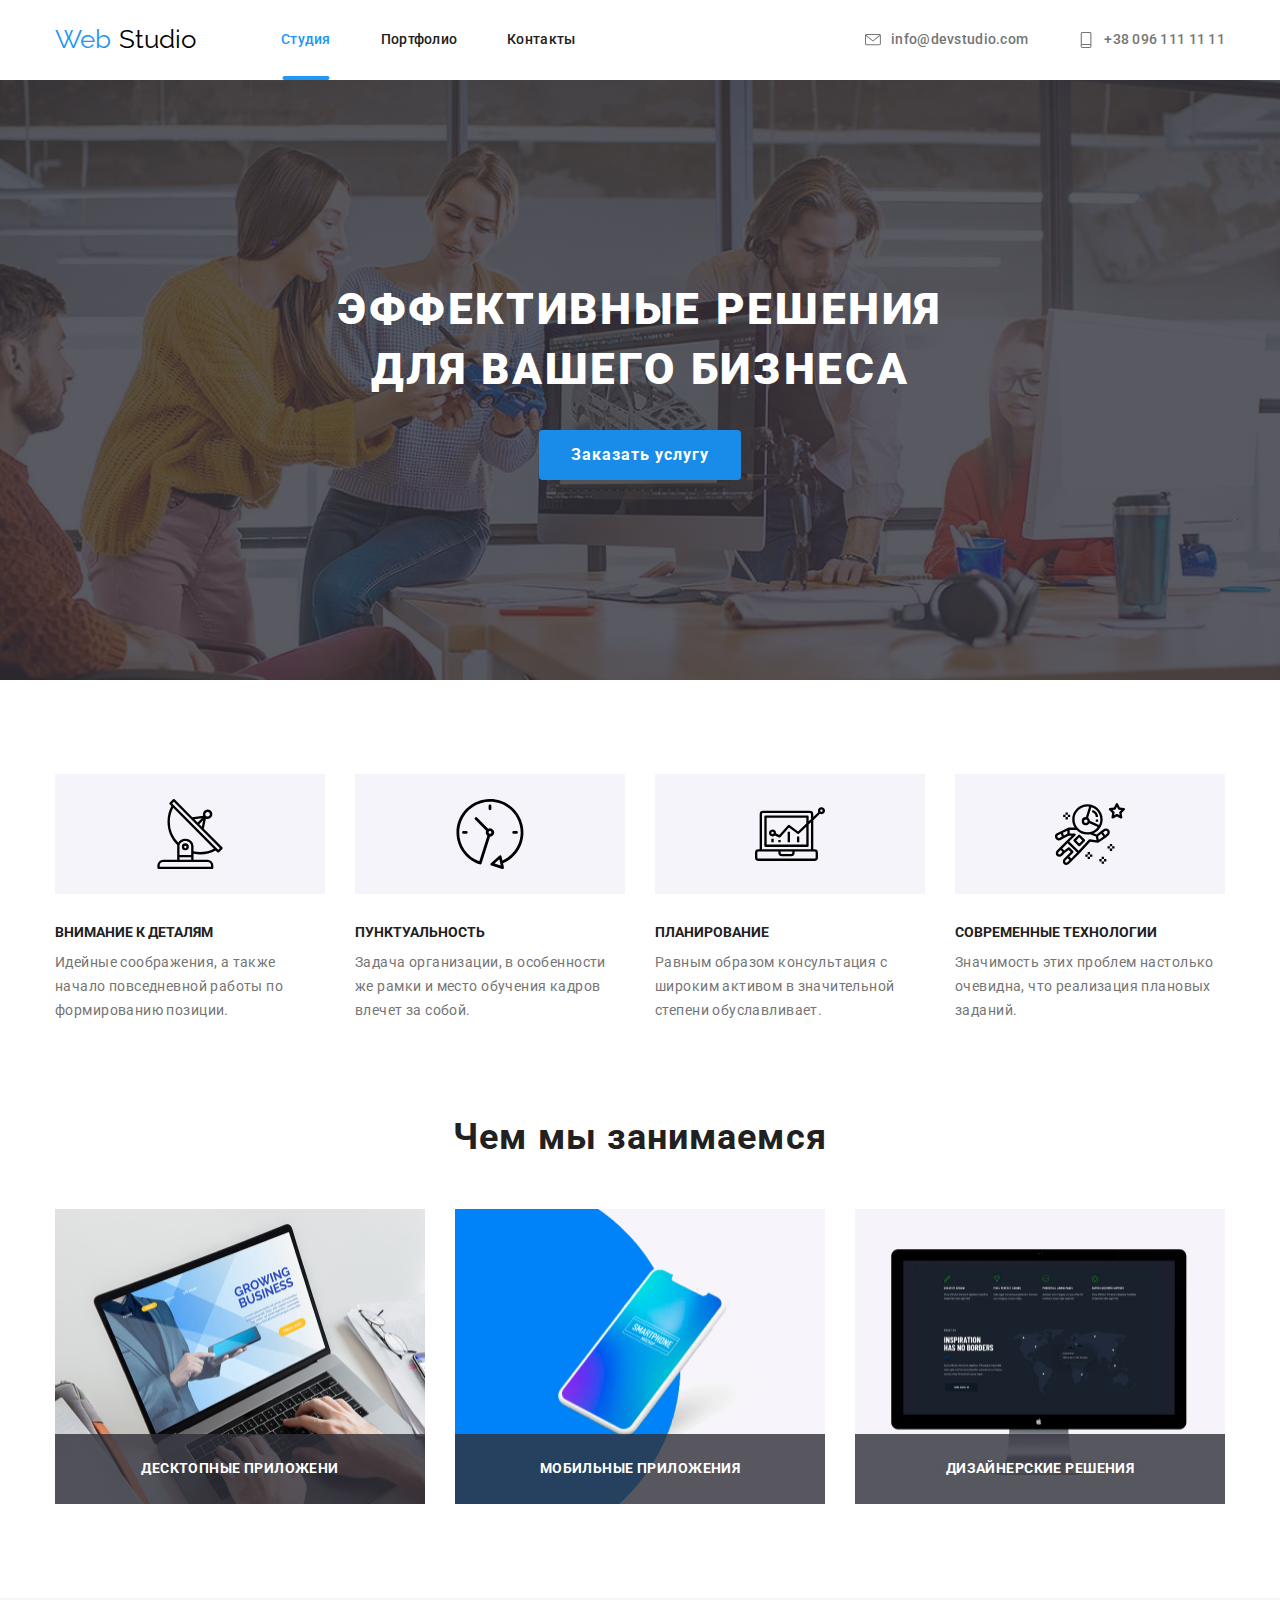
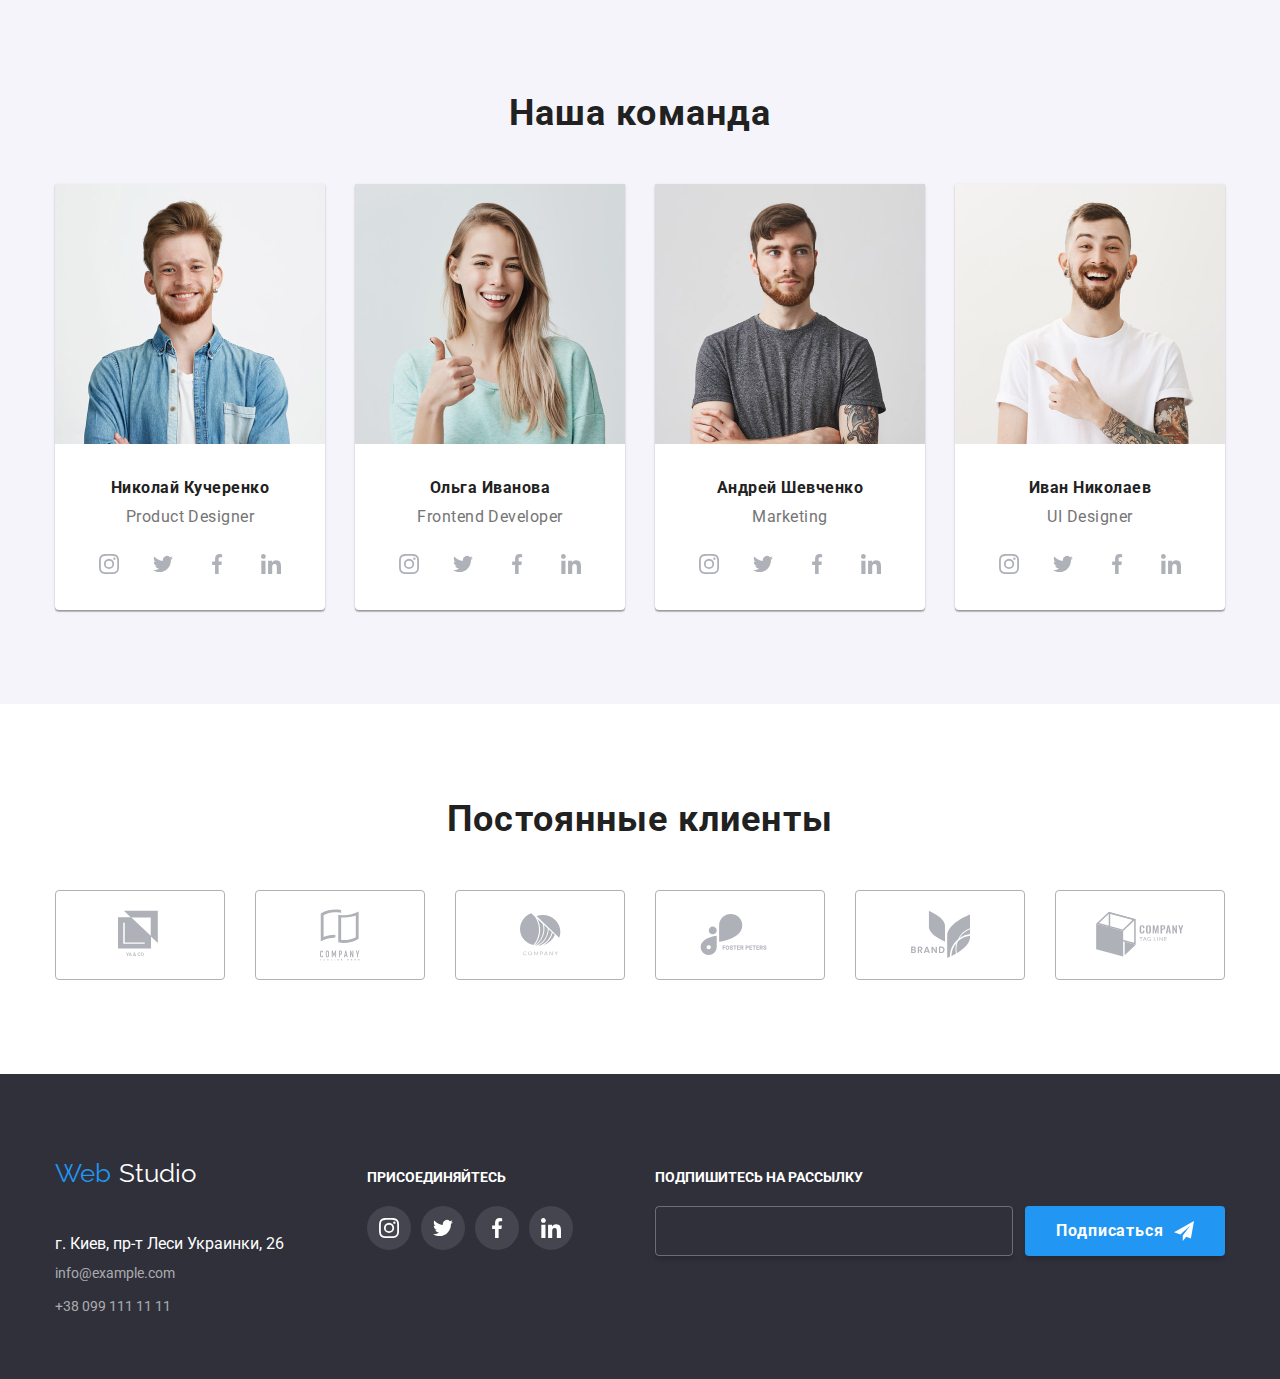
==== index.html @ b8f4e412 "Добавляет верстку Студии" ====
<!DOCTYPE html>
<html lang="ru">
  <head>
    <meta charset="UTF-8" />
    <meta name="viewport" content="width=device-width, initial-scale=1.0" />
    <title>Web Studio</title>
    <link
      href="https://fonts.googleapis.com/css2?family=Raleway:wght@700&family=Roboto:wght@400;500;700&display=swap"
      rel="stylesheet"
    />
    <link rel="stylesheet" href="./css/normalise.css" />
    <link rel="stylesheet" href="./css/styles.css" />
  </head>
  <body>
    <!-- Шапка сайта -->
    <header class="conteiner">
      <div class="header-site-nav">
        <nav class="site-nav">
          <a href="./index.html" class="logo" aria-label="Логотип"
            ><span class="my-logo-1" lang="en">Web</span
            ><span class="my-logo-2" lang="en"> Studio</span></a
          >
          <ul class="header-list">
            <li class="header-list-link">
              <a href="./index.html" class="iten-studio link">Студия</a>
            </li>
            <li class="header-list-link">
              <a href="portfolio.html" class="iten link">Портфолио</a>
            </li>
            <li class="header-list-link">
              <a href="" class="iten link">Контакты</a>
            </li>
          </ul>
        </nav>
      </div>
      <div class="header-feedback">
        <address class="feedback-list">
          <ul class="feedback-list-item">
            <li class="feedback">
              <a href="mailto:info@devstudio.com" class="addrdess-link">
                <svg width="16" height="16" class="address-icon link">
                  <use href="./images/svg/sprite.svg#icon-envelope"></use>
                </svg>
                <span class="feedback-mail">info@devstudio.com</span>
              </a>
            </li>
            <li class="feedback">
              <a href="tel:+380961111111" class="addrdess-link">
                <svg width="16" height="16" class="address-icon link">
                  <use href="./images/svg/sprite.svg#icon-smartphone"></use>
                </svg>
                <span class="feedback-tel">+38 096 111 11 11</span>
              </a>
            </li>
          </ul>
        </address>
      </div>
    </header>
    <main class="main">
      <!-- Секция Герой -->
      <section class="section-hero">
        <div class="hero">
          <h1 class="main-title">
            Эффективные решения <br />
            для вашего бизнеса
          </h1>
          <button class="hero-button">Заказать услугу</button>
        </div>
      </section>
      <!-- О нас -->
      <section class="section">
        <div class="company-skills conteiner">
          <h2 hidden>О нас</h2>
          <ul class="list-skills">
            <li class="skill">
              <div class="icon-block-skill">
                <svg width="70" height="70">
                  <use href="./images/svg/sprite.svg#icon-antenna"></use>
                </svg>
              </div>
              <h3 class="skill-name">Внимание к деталям</h3>
              <p class="skill-text">
                Идейные соображения, а также начало повседневной работы по
                формированию позиции.
              </p>
            </li>
            <li class="skill">
              <div class="icon-block-skill">
                <svg width="70" height="70">
                  <use href="./images/svg/sprite.svg#icon-clock"></use>
                </svg>
              </div>
              <h3 class="skill-name">Пунктуальность</h3>
              <p class="skill-text">
                Задача организации, в особенности же рамки и место обучения
                кадров влечет за собой.
              </p>
            </li>
            <li class="skill">
              <div class="icon-block-skill">
                <svg width="70" height="70">
                  <use href="./images/svg/sprite.svg#icon-planning"></use>
                </svg>
              </div>
              <h3 class="skill-name">Планирование</h3>
              <p class="skill-text">
                Равным образом консультация с широким активом в значительной
                степени обуславливает.
              </p>
            </li>
            <li class="skill icon">
              <div class="icon-block-skill">
                <svg width="70" height="70">
                  <use href="./images/svg/sprite.svg#icon-astronaut"></use>
                </svg>
              </div>
              <h3 class="skill-name">Современные технологии</h3>
              <p class="skill-text">
                Значимость этих проблем настолько очевидна, что реализация
                плановых заданий.
              </p>
            </li>
          </ul>
        </div>
      </section>
      <!-- Чем мы занимаемся -->
      <section class="section-lessons">
        <div class="lessons conteiner">
          <h2 class="minor-title">Чем мы занимаемся</h2>
          <ul class="lesson-list">
            <li class="lessons-list-link">
              <img
                src="./images/work/work_1.jpg"
                alt="Разработчик"
                class="lessons-img"
                width="370"
                height="295"
              />
              <h3 class="lessons-name">Десктопные приложени</h3>
            </li>
            <li class="lessons-list-link">
              <img
                src="./images/work/work_2.jpg"
                alt="Мобильный телефон"
                class="lessons-img"
                width="370"
                height="295"
              />
              <h3 class="lessons-name">Мобильные приложения</h3>
            </li>
            <li class="lessons-list-link">
              <img
                src="./images/work/work_3.jpg"
                alt="Компьютер с приложением"
                class="lessons-img"
                width="370"
                height="295"
              />
              <h3 class="lessons-name">Дизайнерские решения</h3>
            </li>
          </ul>
        </div>
      </section>
      <!-- Наша команда -->
      <section class="our-team section">
        <h2 class="minor-title">Наша команда</h2>
        <div class="team-list conteiner">
          <ul class="team-list-link">
            <!-- Николай Кучеренко -->
            <li class="team">
              <img
                src="./images/team/team_1.jpg"
                alt="Дизайнер продукта"
                width="270"
                height="260"
                class="team-foto"
              />
              <h3 class="team-name">Николай Кучеренко</h3>
              <p class="team-profession" lang="en">Product Designer</p>
              <ul class="team-social-links">
                <li class="social-links">
                  <a
                    href=""
                    aria-label="Иконка инстаграмма"
                    class="social-link link"
                  >
                    <svg width="20" height="20" class="social link">
                      <use href="./images/svg/sprite.svg#icon-instagram"></use>
                    </svg>
                  </a>
                </li>
                <li class="social-links">
                  <a href="" aria-label="Иконка твиттера" class="social-link">
                    <svg width="20" height="20" class="social link">
                      <use href="./images/svg/sprite.svg#icon-twitter"></use>
                    </svg>
                  </a>
                </li>
                <li class="social-links">
                  <a href="" aria-label="Иконка фейсбука" class="social-link">
                    <svg width="20" height="20" class="social link">
                      <use href="./images/svg/sprite.svg#icon-facebook"></use>
                    </svg>
                  </a>
                </li>
                <li class="social-links">
                  <a href="" aria-label="Иконка ликедина" class="social-link">
                    <svg width="20" height="20" class="social link">
                      <use href="./images/svg/sprite.svg#icon-linkedin"></use>
                    </svg>
                  </a>
                </li>
              </ul>
            </li>
            <!-- Ольга Иванова -->
            <li class="team">
              <img
                src="./images/team/team_2.jpg"
                alt="Фронтенд Разработчик"
                width="270"
                height="260"
                class="team-foto"
              />
              <h3 class="team-name">Ольга Иванова</h3>
              <p class="team-profession" lang="en">Frontend Developer</p>
              <ul class="team-social-links">
                <li class="social-links">
                  <a
                    href=""
                    aria-label="Иконка инстаграмма"
                    class="social-link link"
                  >
                    <svg width="20" height="20" class="social link">
                      <use href="./images/svg/sprite.svg#icon-instagram"></use>
                    </svg>
                  </a>
                </li>
                <li class="social-links">
                  <a href="" aria-label="Иконка твиттера" class="social-link">
                    <svg width="20" height="20" class="social link">
                      <use href="./images/svg/sprite.svg#icon-twitter"></use>
                    </svg>
                  </a>
                </li>
                <li class="social-links">
                  <a href="" aria-label="Иконка фейсбука" class="social-link">
                    <svg width="20" height="20" class="social link">
                      <use href="./images/svg/sprite.svg#icon-facebook"></use>
                    </svg>
                  </a>
                </li>
                <li class="social-links">
                  <a href="" aria-label="Иконка ликедина" class="social-link">
                    <svg width="20" height="20" class="social link">
                      <use href="./images/svg/sprite.svg#icon-linkedin"></use>
                    </svg>
                  </a>
                </li>
              </ul>
            </li>
            <!-- Андрей Шевченко -->
            <li class="team">
              <img
                src="./images/team/team_3.jpg"
                alt="Маркетолог"
                width="270"
                height="260"
                class="team-foto"
              />
              <h3 class="team-name">Андрей Шевченко</h3>
              <p class="team-profession" lang="en">Marketing</p>
              <ul class="team-social-links">
                <li class="social-links">
                  <a
                    href=""
                    aria-label="Иконка инстаграмма"
                    class="social-link link"
                  >
                    <svg width="20" height="20" class="social link">
                      <use href="./images/svg/sprite.svg#icon-instagram"></use>
                    </svg>
                  </a>
                </li>
                <li class="social-links">
                  <a href="" aria-label="Иконка твиттера" class="social-link">
                    <svg width="20" height="20" class="social link">
                      <use href="./images/svg/sprite.svg#icon-twitter"></use>
                    </svg>
                  </a>
                </li>
                <li class="social-links">
                  <a href="" aria-label="Иконка фейсбука" class="social-link">
                    <svg width="20" height="20" class="social link">
                      <use href="./images/svg/sprite.svg#icon-facebook"></use>
                    </svg>
                  </a>
                </li>
                <li class="social-links">
                  <a href="" aria-label="Иконка ликедина" class="social-link">
                    <svg width="20" height="20" class="social link">
                      <use href="./images/svg/sprite.svg#icon-linkedin"></use>
                    </svg>
                  </a>
                </li>
              </ul>
            </li>
            <!-- Иван Николаев -->
            <li class="team">
              <img
                src="./images/team/team_4.jpg"
                alt="Разработчик пользовательского интерфейса"
                width="270"
                height="260"
                class="team-foto"
              />
              <h3 class="team-name">Иван Николаев</h3>
              <p class="team-profession" lang="en">UI Designer</p>
              <ul class="team-social-links">
                <li class="social-links">
                  <a
                    href=""
                    aria-label="Иконка инстаграмма"
                    class="social-link link"
                  >
                    <svg width="20" height="20" class="social link">
                      <use href="./images/svg/sprite.svg#icon-instagram"></use>
                    </svg>
                  </a>
                </li>
                <li class="social-links">
                  <a href="" aria-label="Иконка твиттера" class="social-link">
                    <svg width="20" height="20" class="social link">
                      <use href="./images/svg/sprite.svg#icon-twitter"></use>
                    </svg>
                  </a>
                </li>
                <li class="social-links">
                  <a href="" aria-label="Иконка фейсбука" class="social-link">
                    <svg width="20" height="20" class="social link">
                      <use href="./images/svg/sprite.svg#icon-facebook"></use>
                    </svg>
                  </a>
                </li>
                <li class="social-links">
                  <a href="" aria-label="Иконка ликедина" class="social-link">
                    <svg width="20" height="20" class="social link">
                      <use href="./images/svg/sprite.svg#icon-linkedin"></use>
                    </svg>
                  </a>
                </li>
              </ul>
            </li>
          </ul>
        </div>
      </section>
      <!-- Постоянные клиенты -->
      <section class="section">
        <div class="company-users conteiner">
          <h2 class="minor-title">Постоянные клиенты</h2>
          <ul class="company-users-link">
            <li class="user-iten">
              <a href="#" class="link-user-logo link">
                <svg width="44" height="50" class="logo-clients">
                  <use href="./images/svg/sprite.svg#icon-logo_1"></use>
                </svg>
              </a>
            </li>
            <li class="user-iten">
              <a href="#" class="link-user-logo link">
                <svg width="40" height="52" class="logo-clients">
                  <use href="./images/svg/sprite.svg#icon-logo_2"></use>
                </svg>
              </a>
            </li>
            <li class="user-iten">
              <a href="#" class="link-user-logo link">
                <svg width="41" height="43" class="logo-clients">
                  <use href="./images/svg/sprite.svg#icon-logo_3"></use>
                </svg>
              </a>
            </li>
            <li class="user-iten">
              <a href="#" class="link-user-logo link">
                <svg width="80" height="42" class="logo-clients">
                  <use href="./images/svg/sprite.svg#icon-logo_4"></use>
                </svg>
              </a>
            </li>
            <li class="user-iten">
              <a href="#" class="link-user-logo link">
                <svg width="59" height="47" class="logo-clients">
                  <use href="./images/svg/sprite.svg#icon-logo_5"></use>
                </svg>
              </a>
            </li>
            <li class="user-iten">
              <a href="#" class="link-user-logo link">
                <svg width="88" height="45" class="logo-clients icon">
                  <use href="./images/svg/sprite.svg#icon-logo_6"></use>
                </svg>
              </a>
            </li>
          </ul>
        </div>
      </section>
    </main>
    <!-- Футер -->
    <footer class="footer">
      <div class="wrapper-footer conteiner">
        <div class="footer-nav">
          <nav class="logo-footer">
            <a href="./index.html" class="logo" aria-label="Логотип"
              ><span class="my-logo-1" lang="en">Web</span
              ><span class="my-logo-3" lang="en"> Studio</span></a
            >
          </nav>
          <address class="footer-address">
            <ul class="footer-address-links">
              <li class="footer-address-iten">
                <a
                  href="https://goo.gl/maps/bBCask6HfLS4FY2t6"
                  class="link-map link"
                  target="blank"
                  >г. Киев, пр-т Леси Украинки, 26</a
                >
              </li>
              <li class="footer-address-iten">
                <a href="mailto:info@example.com" class="link-feedback link"
                  >info@example.com</a
                >
              </li>
              <li class="footer-address-iten">
                <a href="tel:+380991111111" class="link-feedback link"
                  >+38 099 111 11 11</a
                >
              </li>
            </ul>
          </address>
        </div>
        <div class="footer-social-links">
          <b class="join">присоединяйтесь</b>
          <ul class="social-list-link">
            <li class="social-links">
              <a
                href=""
                aria-label="Иконка инстаграмма"
                class="social-link link"
              >
                <svg width="20" height="20" class="social-footer link">
                  <use href="./images/svg/sprite.svg#icon-instagram"></use>
                </svg>
              </a>
            </li>
            <li class="social-links">
              <a href="" aria-label="Иконка твиттера" class="social-link">
                <svg width="20" height="20" class="social-footer link">
                  <use href="./images/svg/sprite.svg#icon-twitter"></use>
                </svg>
              </a>
            </li>
            <li class="social-links">
              <a href="" aria-label="Иконка фейсбука" class="social-link">
                <svg width="20" height="20" class="social-footer link">
                  <use href="./images/svg/sprite.svg#icon-facebook"></use>
                </svg>
              </a>
            </li>
            <li class="social-links">
              <a href="" aria-label="Иконка ликедина" class="social-link">
                <svg width="20" height="20" class="social-footer link">
                  <use href="./images/svg/sprite.svg#icon-linkedin"></use>
                </svg>
              </a>
            </li>
          </ul>
        </div>
        <div>
          <b class="join">Подпишитесь на рассылку</b>
          <div class="subcribe">
            <form class="forma-submit" action="#"></form>
            <button type="button" class="footer-button">
              <b class="label">Подписаться</b>
              <svg width="20" height="20" class="icon-submit">
                <use href="./images/svg/sprite.svg#icon-submit"></use>
              </svg>
            </button>
          </div>
        </div>
      </div>
    </footer>
  </body>
</html>
---- css/styles.css ----
/*======= Глобальный border-box ======*/
html {
  box-sizing: border-box;
}

*,
*::before,
*::after {
  margin: 0;
  padding: 0;
  box-sizing: inherit;
}

/*======= Обращение ко всей странице ======*/

* {
  text-decoration: none;
  list-style: none;
  font-family: Roboto;
  color: #212121;
}

a {
  display: block;
  text-decoration: none;
}

address {
  font-style: normal;
}

ul {
  list-style-type: none;
  padding: 0;
  margin: 0;
}

img {
  display: inline-block;
}

.link {
  text-decoration: none;
  display: block;
}

.section {
  padding-top: 94px;
  padding-bottom: 94px;
  padding-left: 15px;
  padding-right: 15px;
}

.conteiner {
  max-width: 1200px;
  padding-left: 15px;
  padding-right: 15px;
  margin-left: auto;
  margin-right: auto;
}

.minor-title {
  font-weight: bold;
  font-size: 36px;
  line-height: 1.17;
  text-align: center;
  letter-spacing: 0.03em;
}

/*====== Все ховеры и фокусы =======*/

.iten:focus,
.iten:hover {
  color: #2196f3;
}

/*====== Логотип ======*/

.my-logo-1 {
  flex-wrap: nowrap;
  margin-right: 8px;
  font-family: Raleway;
  font-size: 26px;
  line-height: 1.19;
  color: #2196f3;
}

.my-logo-2 {
  flex-wrap: nowrap;
  font-family: Raleway;
  font-size: 26px;
  line-height: 1.19;
  color: #000000;
}

.my-logo-3 {
  flex-wrap: nowrap;
  font-family: Raleway;
  font-size: 26px;
  line-height: 1.19;
  color: #ffffff;
}

/*====== Шапка ======*/

.logo {
  display: flex;
  margin-right: 85px;
  padding-top: 24px;
  padding-bottom: 25px;
}

.iten-studio,
.iten,
.iten-portfolio {
  position: relative;

  font-weight: 500;
  font-size: 14px;
  line-height: 1.14;
  letter-spacing: 0.02em;

  transition: 250ms cubic-bezier(0.4, 0, 0.2, 1);
}

.header-list,
.iten-studio,
.iten-portfolio {
  color: #2196f3;
}

.iten-studio::before {
  content: "";
  position: absolute;
  display: inline-block;

  left: 50%;
  bottom: 0;

  width: 47px;
  height: 4px;
  transform: translate(-50%);

  background-color: #2196f3;
  border-radius: 2px;
}

.feedback-tel,
.feedback-mail {
  font-weight: 500;
  font-size: 14px;
  line-height: 1.14;
  letter-spacing: 0.02em;

  font-style: normal;
  text-decoration: none;
  color: #757575;

  transition: 250ms cubic-bezier(0.4, 0, 0.2, 1);
}

header {
  display: flex;
  flex-wrap: nowrap;
  align-items: center;
  justify-content: space-between;
}

.site-nav {
  display: flex;
  flex-wrap: nowrap;
  align-items: center;
}

.header-list {
  display: flex;
}

.header-list-link:not(:last-child) {
  margin-right: 50px;
}

/*Обратная связь*/

.feedback-list-item {
  display: flex;
  flex-wrap: wrap;
}

.feedback:not(:last-child) {
  margin-right: 50px;
}

header a {
  display: block;
  padding-top: 32px;
  padding-bottom: 32px;
}
.addrdess-link {
  display: flex;
  justify-content: center;
  align-items: center;

  transition: 250ms cubic-bezier(0.4, 0, 0.2, 1);
}

/* Иконка хедера */

.address-icon {
  margin-right: 10px;
  fill: #757575;

  transition: 250ms cubic-bezier(0.4, 0, 0.2, 1);
}

.addrdess-link:hover .address-icon,
.addrdess-link:focus .address-icon {
  fill: #2196f3;
}
.addrdess-link:hover .feedback-tel,
.addrdess-link:hover .feedback-mail,
.addrdess-link:focus .feedback-tel,
.addrdess-link:focus .feedback-mail {
  color: #2196f3;
}

/*===== Герой =====*/

.hero {
  text-align: center;
}

.section-hero {
  margin-left: auto;
  margin-right: auto;
  max-width: 1600px;
  height: 600px;
  padding-top: 200px;
  padding-bottom: 200px;

  background-image: linear-gradient(
      to right,
      rgba(47, 48, 58, 0.8),
      rgba(47, 48, 58, 0.8)
    ),
    url("../images/hero/Hero_img.jpg");
  background-repeat: no-repeat;
  background-position: center;
}

/* Кнопка */

.hero-button {
  border: 1px solid transparent;
  border-radius: 4px;
  padding-top: 9px;
  padding-right: 31px;
  padding-bottom: 9px;
  padding-left: 31px;
  cursor: pointer;

  background: #188ce8;
  color: #ffffff;

  font-weight: bold;
  font-size: 16px;
  line-height: 1.9;
  letter-spacing: 0.06em;
}

/* Заглавие */

.main-title {
  text-align: center;
  margin-bottom: 30px;

  font-weight: 900;
  font-size: 44px;
  line-height: 1.36;
  text-transform: uppercase;
  color: #ffffff;
  letter-spacing: 0.06em;
}

/*====== О Нас ======*/

.list-skills {
  display: flex;
}

.icon-block-skill {
  display: flex;
  align-items: center;
  justify-content: center;
  width: 270px;
  height: 120px;
  box-sizing: border-box;
  margin-bottom: 30px;

  background-color: #f5f4fa;
}

.skill:not(:last-child) {
  margin-right: 30px;
}

.skill-name {
  margin-bottom: 10px;

  font-size: 14px;
  line-height: 1.19;
  text-transform: uppercase;
  font-weight: bold;
}
.skill-text {
  font-size: 14px;
  line-height: 1.71;
  letter-spacing: 0.03em;

  color: #757575;
}

/*========= Чем мы занимаемся ========*/

.section-lessons {
  text-align: center;
  padding-bottom: 94px;
  padding-left: 15px;
  padding-right: 15px;
}

.lesson-list {
  display: flex;
}

.lesson-list li:not(:last-child) {
  margin-right: 30px;
}

.minor-title {
  margin-bottom: 50px;

  font-size: 36px;
  line-height: 1.17;
}

.lessons-list-link {
  position: relative;
  height: 295px;
}

.lessons-name {
  position: absolute;
  display: flex;
  justify-content: center;
  align-items: center;

  left: 0;
  bottom: 0;

  width: 370px;
  height: 70px;
  background-color: rgba(47, 48, 58, 0.8);

  font-size: 14px;
  line-height: 1.14;
  letter-spacing: 0.03em;
  text-transform: uppercase;
  font-weight: bold;
  color: #ffffff;
}

/*======= Наша команда =======*/

.team {
  box-shadow: 0px 2px 1px rgba(0, 0, 0, 0.2), 0px 1px 1px rgba(0, 0, 0, 0.14),
    0px 1px 3px rgba(0, 0, 0, 0.12);
  border-radius: 0px 0px 4px 4px;
  background-color: #ffffff;
}

.team-list-link {
  display: flex;
  justify-content: space-between;
}

.our-team {
  text-align: center;
  background: #f5f4fa;
}

.team-foto {
  margin-bottom: 30px;
}

.team-name {
  margin-bottom: 10px;

  font-size: 16px;
  line-height: 1.19;
  letter-spacing: 0.03em;
}

.team-profession {
  margin-bottom: 16px;

  font-size: 16px;
  line-height: 1.19;
  letter-spacing: 0.03em;
  color: #757575;
}

/* Социальные сети */

.team-social-links {
  display: flex;
  justify-content: center;
  padding-bottom: 24px;
}

.social-link {
  display: flex;
  justify-content: center;
  align-items: center;
  width: 44px;
  height: 44px;
  border-radius: 50%;

  transition: 250ms cubic-bezier(0.4, 0, 0.2, 1);
}

.social {
  fill: #afb1b8;

  transition: 250ms cubic-bezier(0.4, 0, 0.2, 1);
}

.social-link:hover,
.social-link:focus {
  background-color: #2196f3;
}

.social-link:hover .social,
.social-link:focus .social {
  fill: #ffffff;
}

.social-links:not(:last-child) {
  margin-right: 10px;
}

/*========= Постоянные клиенты ==========*/

.company-users-link {
  display: flex;
  justify-content: space-between;
}

.link-user-logo {
  display: flex;
  justify-content: center;
  align-items: center;

  min-width: 170px;
  min-height: 90px;
  cursor: pointer;

  border: 1px solid #afb1b8;
  box-sizing: border-box;
  border-radius: 4px;

  transition: 250ms cubic-bezier(0.4, 0, 0.2, 1);
}

.logo-clients {
  fill: #afb1b8;

  transition: 250ms cubic-bezier(0.4, 0, 0.2, 1);
}

.link-user-logo:hover,
.link-user-logo:focus {
  border: 1px solid #2196f3;
}
.link-user-logo:hover .logo-clients,
.link-user-logo:focus .logo-clients {
  fill: #2196f3;
}

/*=========== Футер ============*/

.footer {
  background: #2f303a;
}

.wrapper-footer {
  display: flex;
  align-items: baseline;
  justify-content: space-between;

  padding-top: 60px;
  padding-bottom: 60px;
}

.logo-footer {
  margin-bottom: 20px;
}

.footer-address-links li:not(:last-child) {
  margin-bottom: 9px;
}

.link-map {
  font-style: normal;
  cursor: pointer;

  color: #ffffff;
}

.link-feedback {
  font-size: 14px;
  line-height: 1.71;
  font-style: normal;
  cursor: pointer;

  color: rgba(255, 255, 255, 0.6);
}

.join {
  display: block;
  margin-bottom: 20px;
  text-transform: uppercase;
  font-size: 14px;
  line-height: 1.14;

  color: #ffffff;
}

/* Иконки футера */

.social-list-link {
  display: flex;
  justify-content: center;
  align-items: center;
}

.social-footer {
  fill: #ffffff;
}

.social-link {
  border-radius: 50%;
  background-color: rgba(255, 255, 255, 0.1);
}
/* Подписка */

.subcribe {
  display: flex;
  justify-content: center;
  align-items: center;
}

.forma-submit {
  margin-right: 12px;
  width: 358px;
  height: 50px;

  border: 1px solid rgba(255, 255, 255, 0.3);
  box-sizing: border-box;
  box-shadow: 0px 4px 4px rgba(0, 0, 0, 0.15);
  border-radius: 4px;
}

.footer-button {
  display: flex;
  justify-content: center;
  align-items: center;
}

.label {
  margin-right: 10px;
  font-size: 16px;
  line-height: 30px;
  font-size: 16px;
  line-height: 1.88;
  letter-spacing: 0.06em;

  color: #ffffff;
}

.footer-button {
  padding: 0;
  border: none;
  width: 200px;
  height: 50px;

  background: #2196f3;
  box-shadow: 0px 4px 4px rgba(0, 0, 0, 0.15);
  border-radius: 4px;
}

/* Кнопка регистрации */

.icon-submit {
  fill: #ffffff;
}

/*===== Портфолио Меню ======*/

/* .portfolio {
  border-bottom: 1px solid #ececec;
} */

.portfolio {
  position: relative;
}

.portfolio::before {
  content: "";
  position: absolute;
  display: inline-block;

  left: 0;
  bottom: 0;

  width: 100%;
  height: 1px;
  background-color: #ececec;
}

.iten-portfolio {
  position: relative;
}

.iten-portfolio::before {
  content: "";
  position: absolute;
  display: inline-block;

  left: 50%;
  bottom: 0;
  transform: translate(-50%);

  width: 77px;
  height: 4px;

  background-color: #2196f3;
  border-radius: 2px;
}

.main-menu {
  margin-bottom: 50px;
}

.menu-link {
  font-weight: 500;
  font-size: 16px;
  line-height: 1.63;
}

.main-menu-list li:not(:last-child) {
  margin-right: 8px;
}

.main-menu-list {
  display: flex;
  justify-content: center;
}

.button-link {
  display: inline-block;

  padding-top: 6px;
  padding-right: 22px;
  padding-bottom: 6px;
  padding-left: 22px;
  cursor: pointer;

  border: 1px solid transparent;
  font-weight: 500;
  font-size: 16px;
  line-height: 1.63;
  letter-spacing: 0.03em;
  text-align: center;

  background: #f5f4fa;
  border-radius: 4px;

  transition: 250ms cubic-bezier(0.4, 0, 0.2, 1);
}

.button-link:hover,
.button-link:focus {
  background: #2196f3;
  box-shadow: 0px 2px 2px rgba(0, 0, 0, 0.12), 0px 1px 2px rgba(0, 0, 0, 0.08),
    0px 3px 1px rgba(0, 0, 0, 0.1);
  border-radius: 4px;
  color: #ffffff;
}

/*========= Галерея =========*/

.examples {
  display: flex;
  flex-wrap: wrap;
}

.examples-link {
  display: block;

  width: 370px;
  height: 404px;

  position: relative;
}

.examples-link:not(:nth-child(3n)) {
  margin-right: 30px;
}

.examples-link:not(:nth-last-child(-n + 3)) {
  margin-bottom: 30px;
}

.examples-link:hover,
.examples-link:focus {
  box-shadow: 1px 4px 6px rgba(0, 0, 0, 0.16), 0px 4px 4px rgba(0, 0, 0, 0.06),
    0px 1px 1px rgba(0, 0, 0, 0.12);
}

.link-gallery {
  display: inline-block;

  width: 370px;
  height: 404px;

  outline: none;
  text-decoration: none;

  border: 1px solid #eeeeee;
  box-sizing: border-box;
}

.hover-text {
  position: relative;
  overflow: hidden;

  margin-bottom: 20px;
}

.img-project {
  /* position: relative; */
  display: block;
}

.examples-text {
  position: absolute;
  /* opacity: 0; */
  display: inline-block;
  top: 0;
  left: 0;

  width: 368px;
  height: 294px;
  padding-top: 63px;
  padding-right: 24px;
  padding-bottom: 63px;
  padding-left: 24px;

  transform: translateY(100%);

  background: rgba(33, 150, 243, 0.9);
  font-weight: normal;
  font-size: 18px;
  line-height: 1.56;
  letter-spacing: 0.03em;
  color: #ffffff;

  transition: 250ms cubic-bezier(0.4, 0, 0.2, 1);
}

.examples-text-iten {
  margin-bottom: 4px;
  padding-left: 24px;
  padding-right: 24px;

  /* overflow: hidden; */

  font-weight: bold;
  font-size: 18px;
  line-height: 2;
  letter-spacing: 0.06em;
}

.examples-name {
  padding-left: 24px;
  padding-right: 24px;
  padding-bottom: 20px;

  /* overflow: hidden; */

  font-size: 16px;
  line-height: 1.88;
  color: #757575;
}

.examples-link:hover .examples-text,
.examples-link:focus .examples-text {
  /* opacity: 1; */
  transform: translateY(0);
}

/* цвета логотипа #2196F3 / #000000 */
/* цвет кнопок и ховера #2196F3 */
/* первчиный текст #212121 */
/* вторичный текст #757575 */
/* цыет первичного фона #FFFFFF */
/* цвет вторичного фона #F5F4FA */
/* фон соц.сетей rgba(255, 255, 255, 0.1) */
/* первичный цвет текста футура rgba #FFFFFF */
/* вторичный цвет текста футера rgba(255, 255, 255, 0.6) */
/* фон текста перед картинками "чем мы занимаемся" rgba(47, 48, 58, 0.8) */
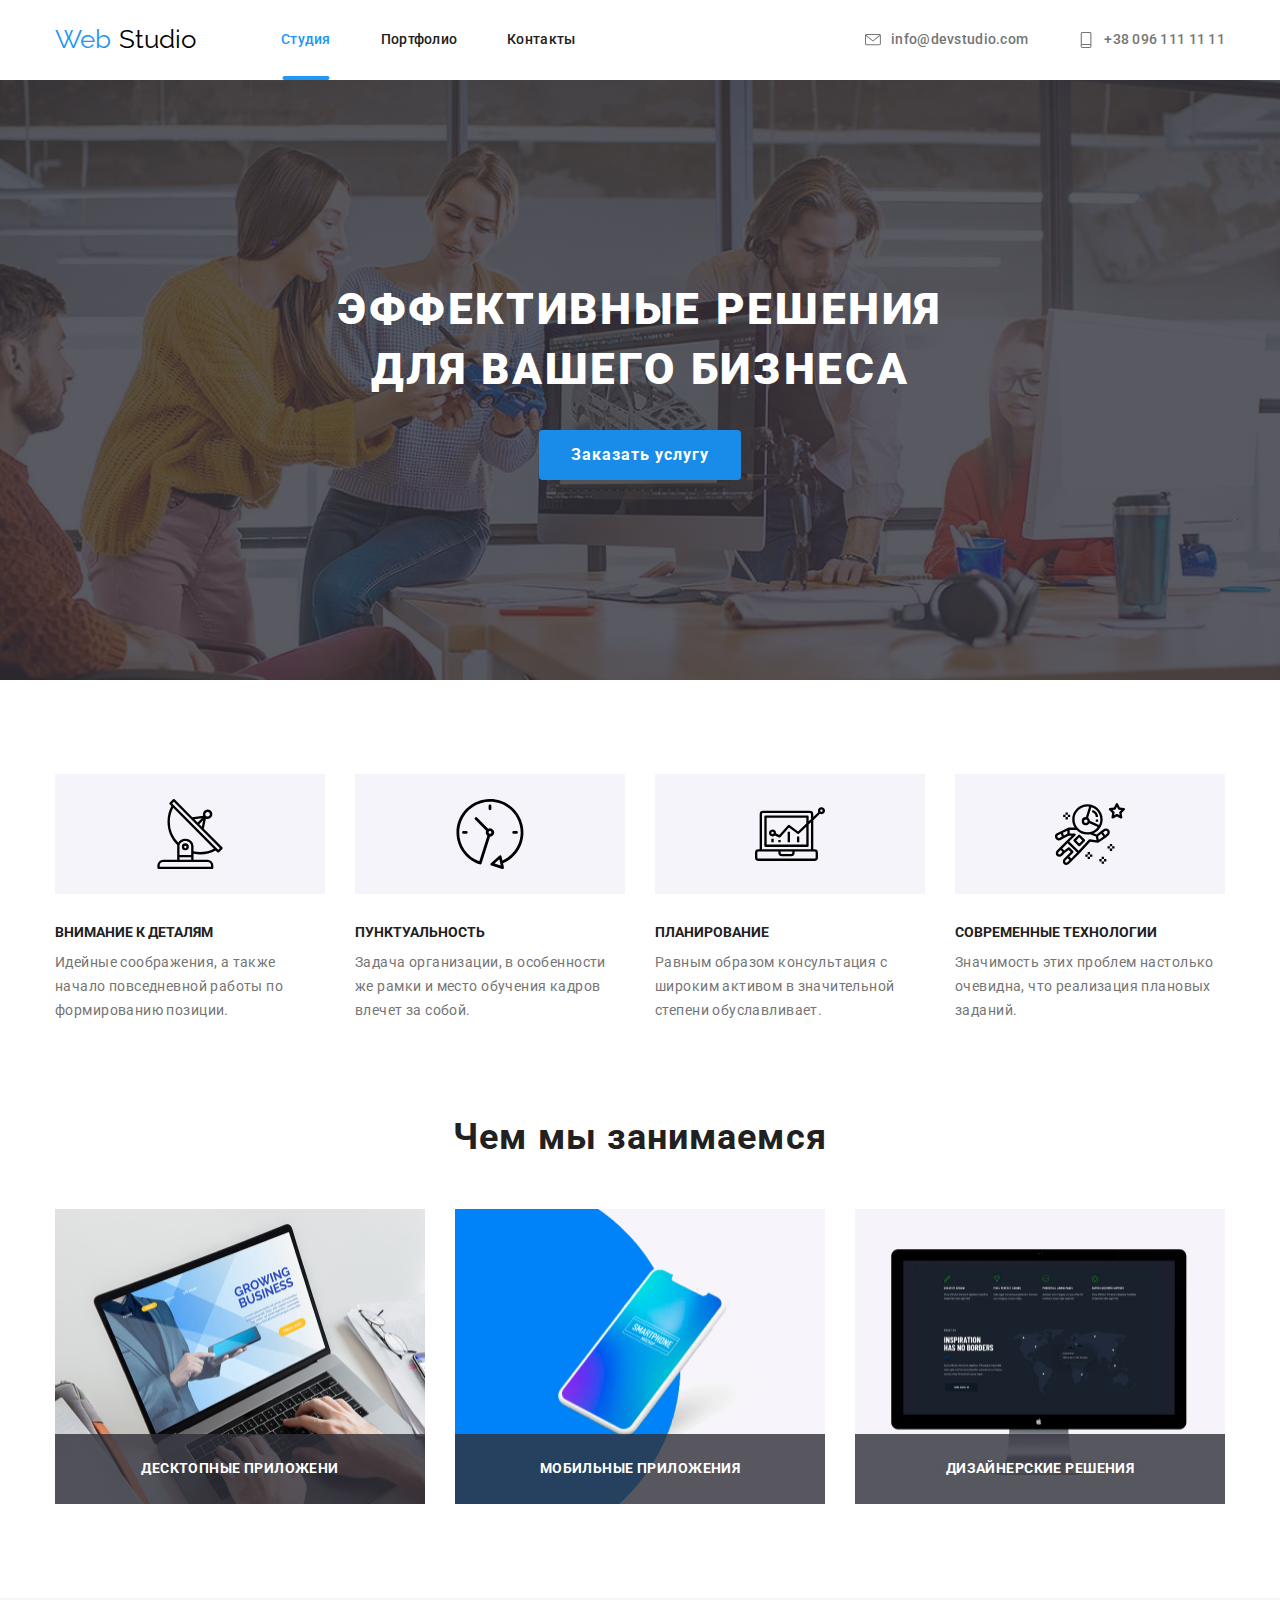
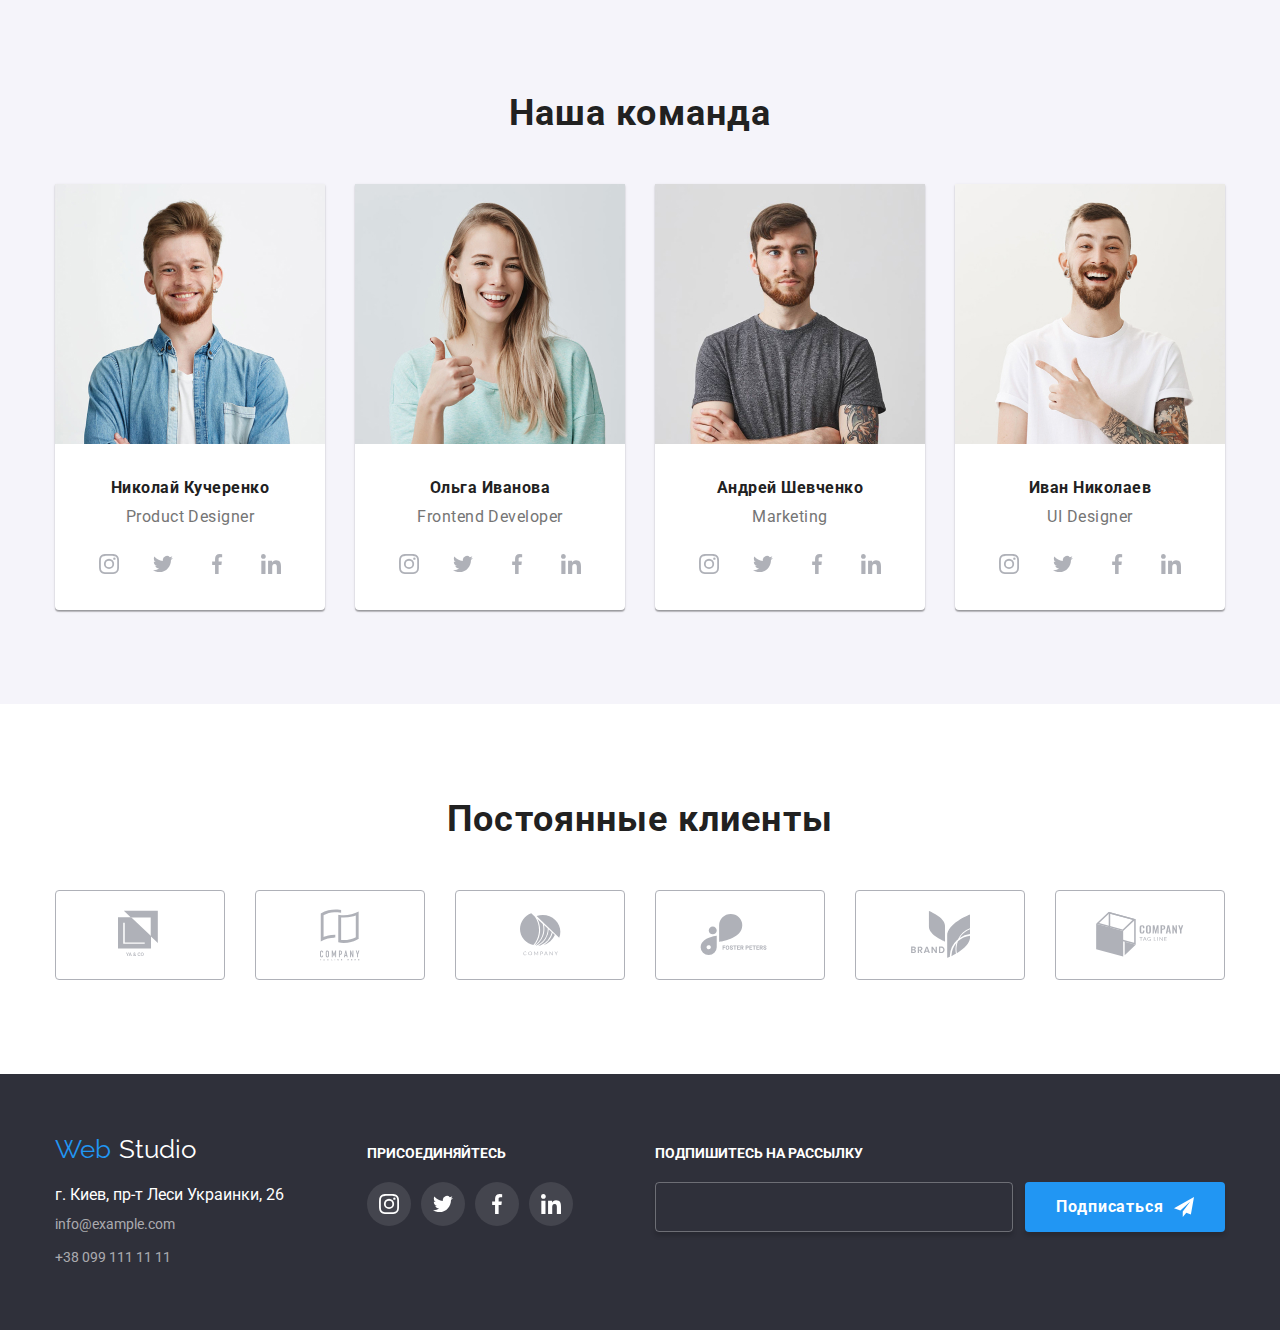
==== commit 5ad82dea: "Исправляет Логотип в футере" ====
--- a/index.html
+++ b/index.html
@@ -409,7 +409,7 @@
       <div class="wrapper-footer conteiner">
         <div class="footer-nav">
           <nav class="logo-footer">
-            <a href="./index.html" class="logo" aria-label="Логотип"
+            <a href="./index.html" class="logo-site" aria-label="Логотип"
               ><span class="my-logo-1" lang="en">Web</span
               ><span class="my-logo-3" lang="en"> Studio</span></a
             >
--- a/css/styles.css
+++ b/css/styles.css
@@ -491,6 +491,12 @@
 
 .footer {
   background: #2f303a;
+}
+
+.logo-site {
+  display: flex;
+  margin-right: 85px;
+  cursor: pointer;
 }
 
 .wrapper-footer {
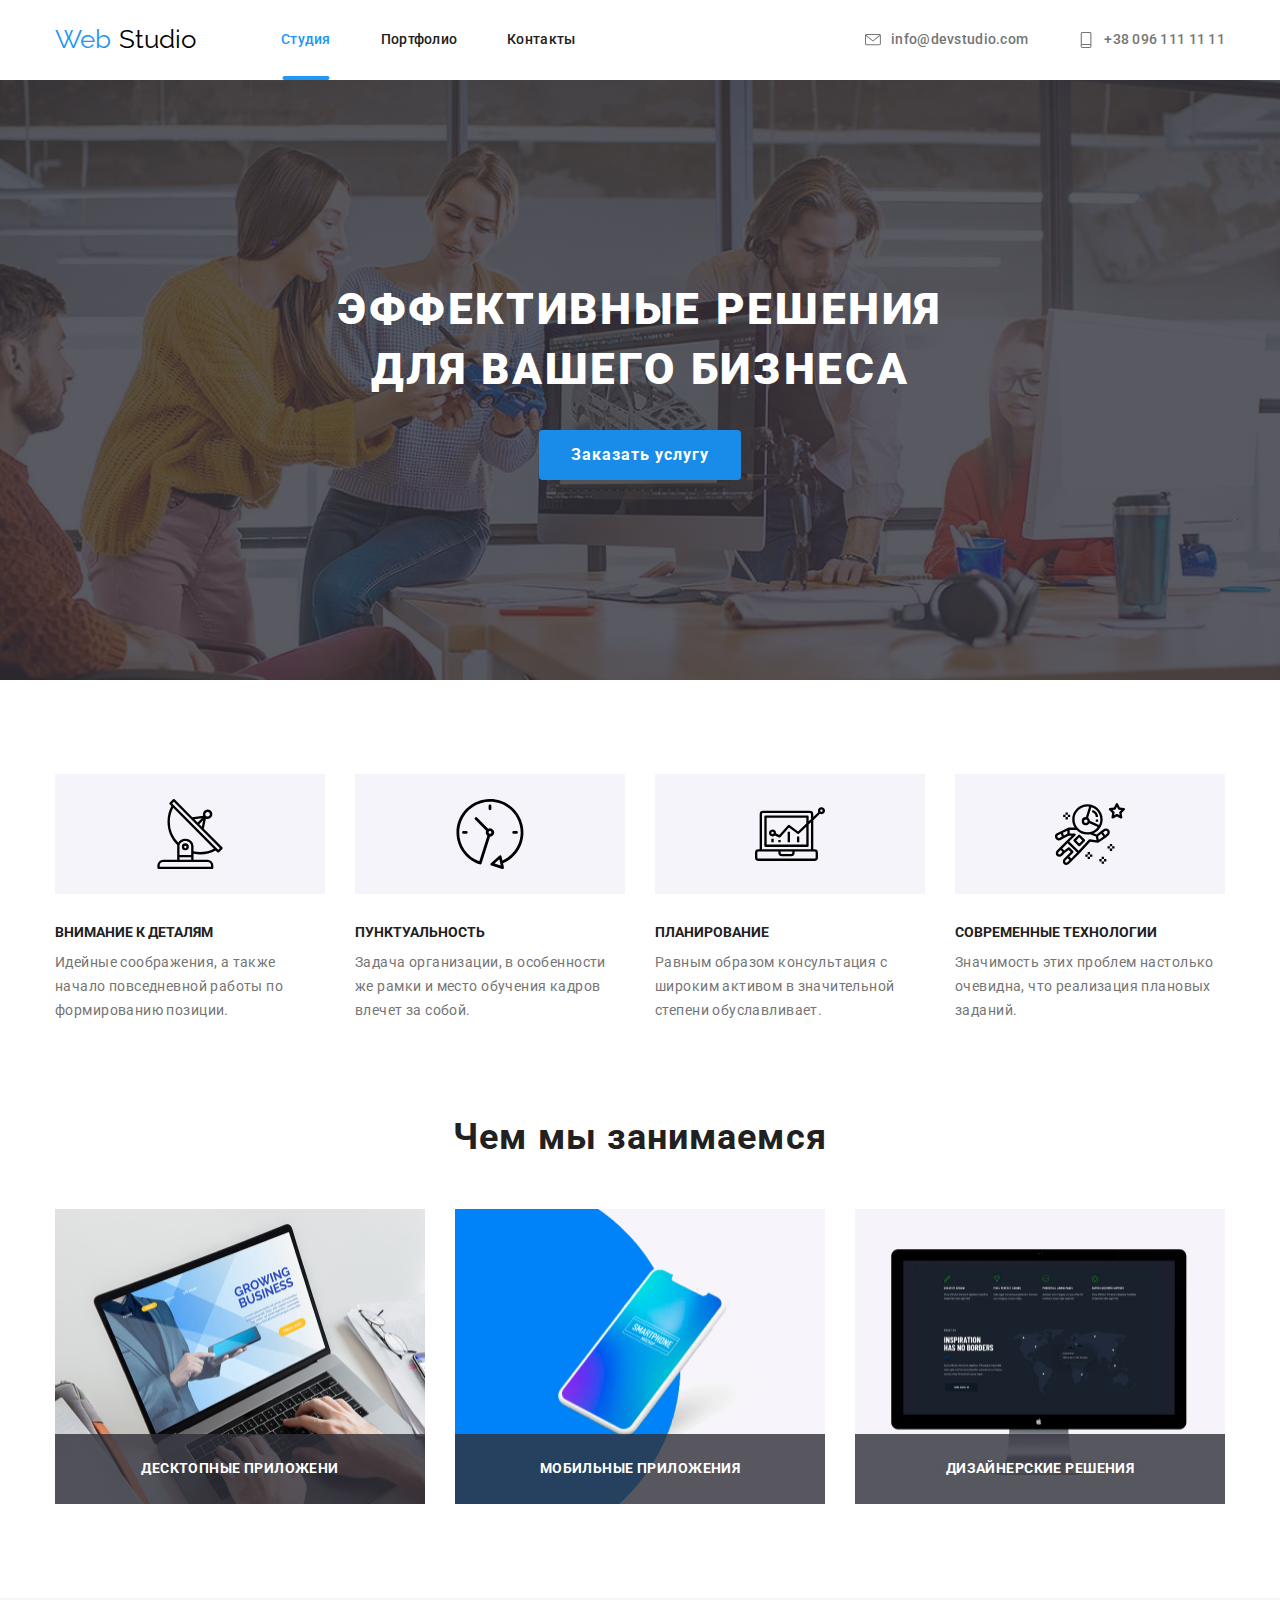
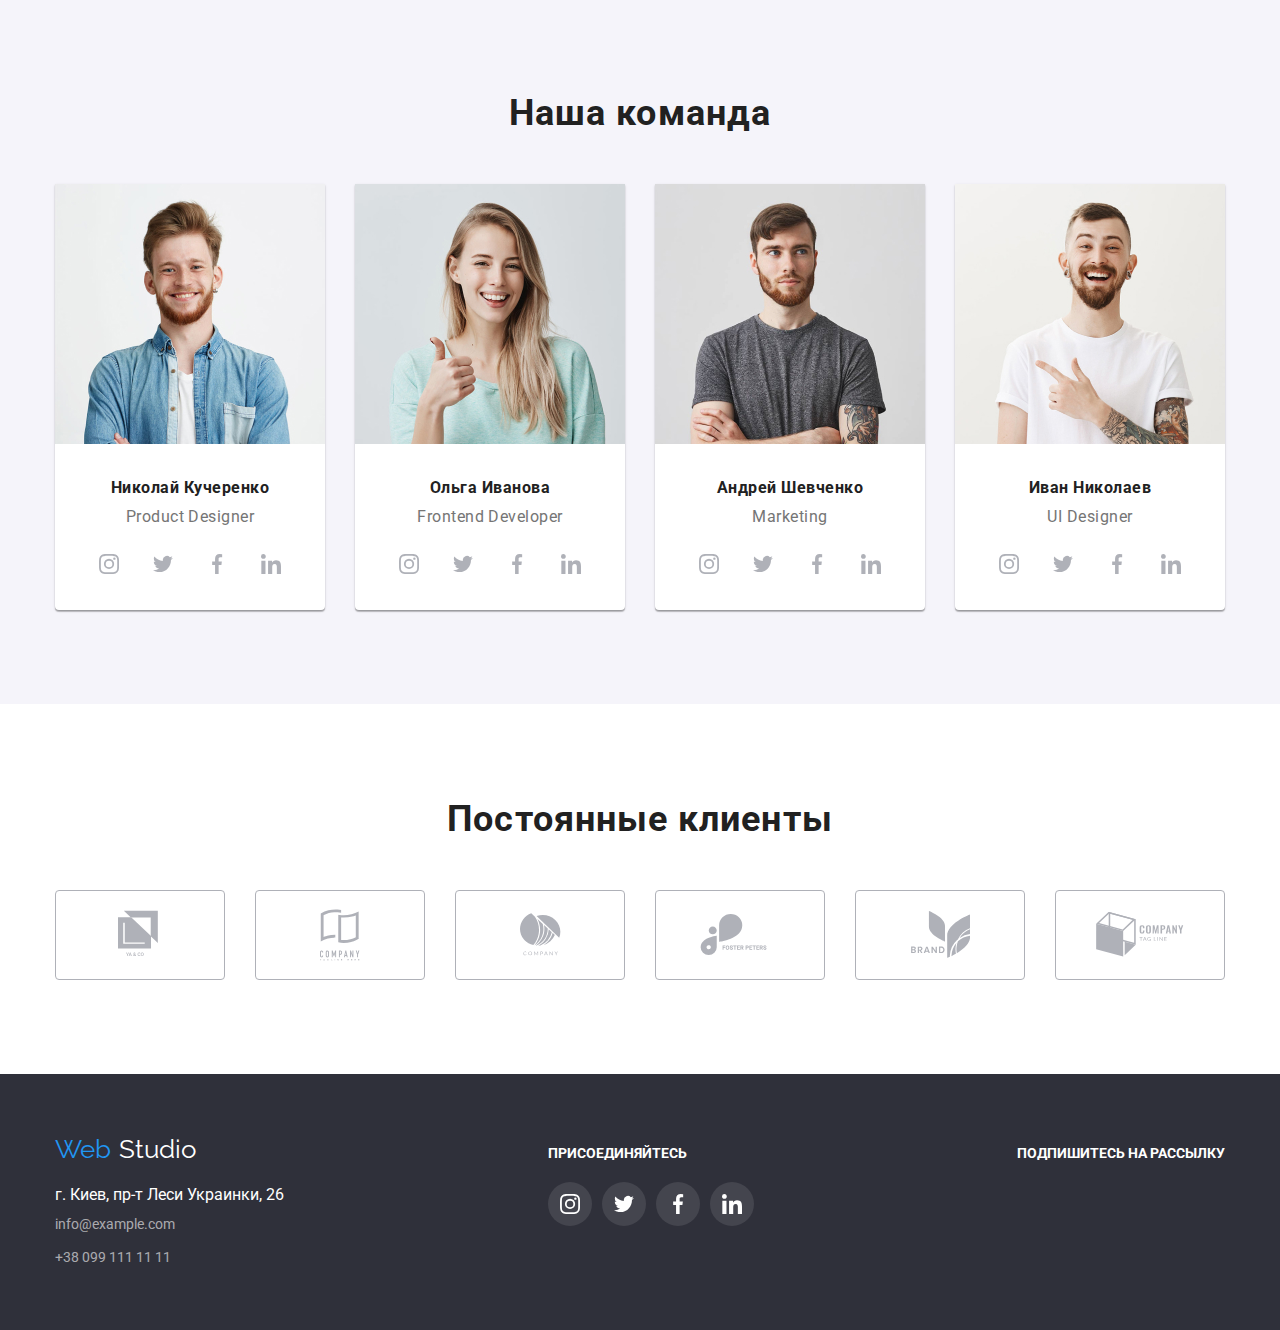
==== commit 28675ce5: "Убирает стили формы и доваляет JS" ====
--- a/index.html
+++ b/index.html
@@ -476,17 +476,19 @@
         </div>
         <div>
           <b class="join">Подпишитесь на рассылку</b>
-          <div class="subcribe">
-            <form class="forma-submit" action="#"></form>
-            <button type="button" class="footer-button">
-              <b class="label">Подписаться</b>
-              <svg width="20" height="20" class="icon-submit">
-                <use href="./images/svg/sprite.svg#icon-submit"></use>
-              </svg>
-            </button>
+          <!-- <div class="subcribe">
+            <form class="forma-submit" action="#">
+              <button type="submit" class="footer-button">
+                <b class="label">Подписаться</b>
+                <svg width="20" height="20" class="icon-submit">
+                  <use href="./images/svg/sprite.svg#icon-submit"></use>
+                </svg>
+              </button> -->
+            </form>
           </div>
         </div>
       </div>
     </footer>
+    <script src="./js/modal.js"></script>
   </body>
 </html>
--- a/css/styles.css
+++ b/css/styles.css
@@ -559,7 +559,7 @@
   background-color: rgba(255, 255, 255, 0.1);
 }
 /* Подписка */
-
+/* 
 .subcribe {
   display: flex;
   justify-content: center;
@@ -603,7 +603,7 @@
   background: #2196f3;
   box-shadow: 0px 4px 4px rgba(0, 0, 0, 0.15);
   border-radius: 4px;
-}
+} */
 
 /* Кнопка регистрации */
 
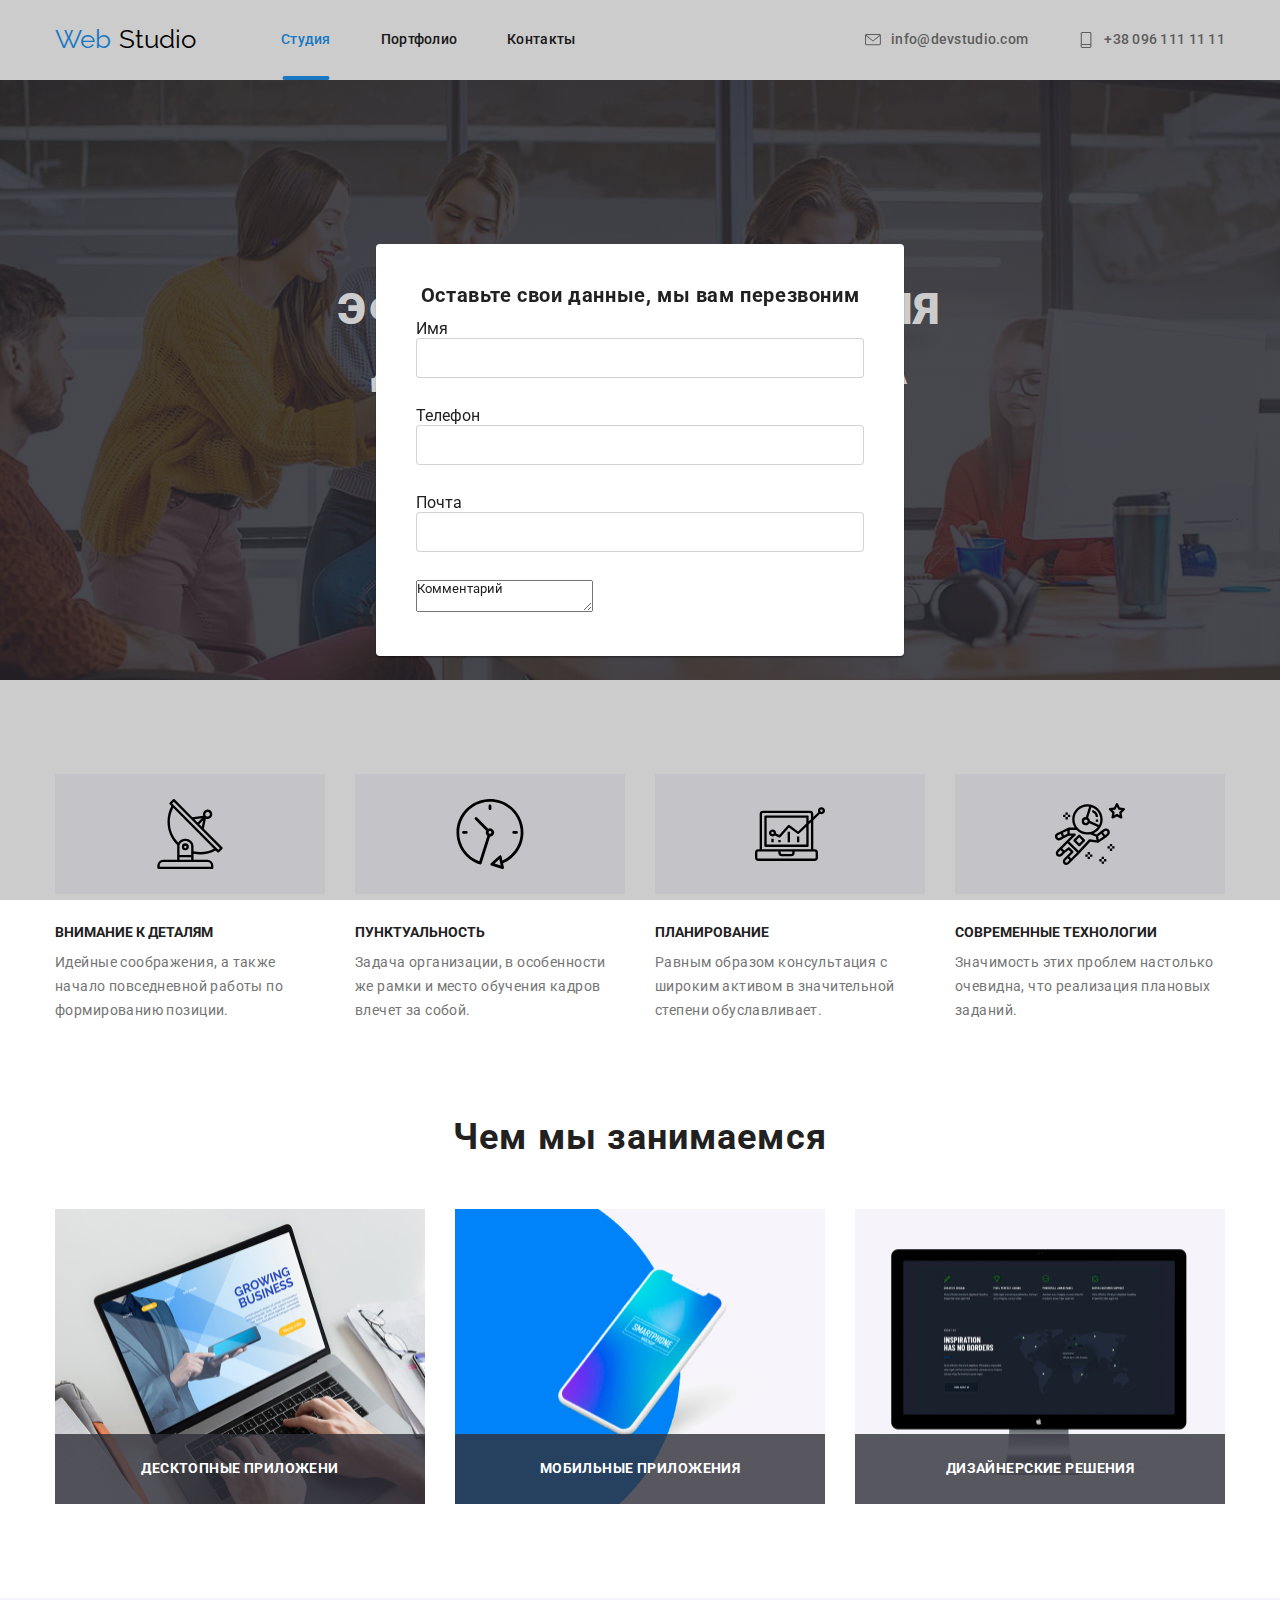
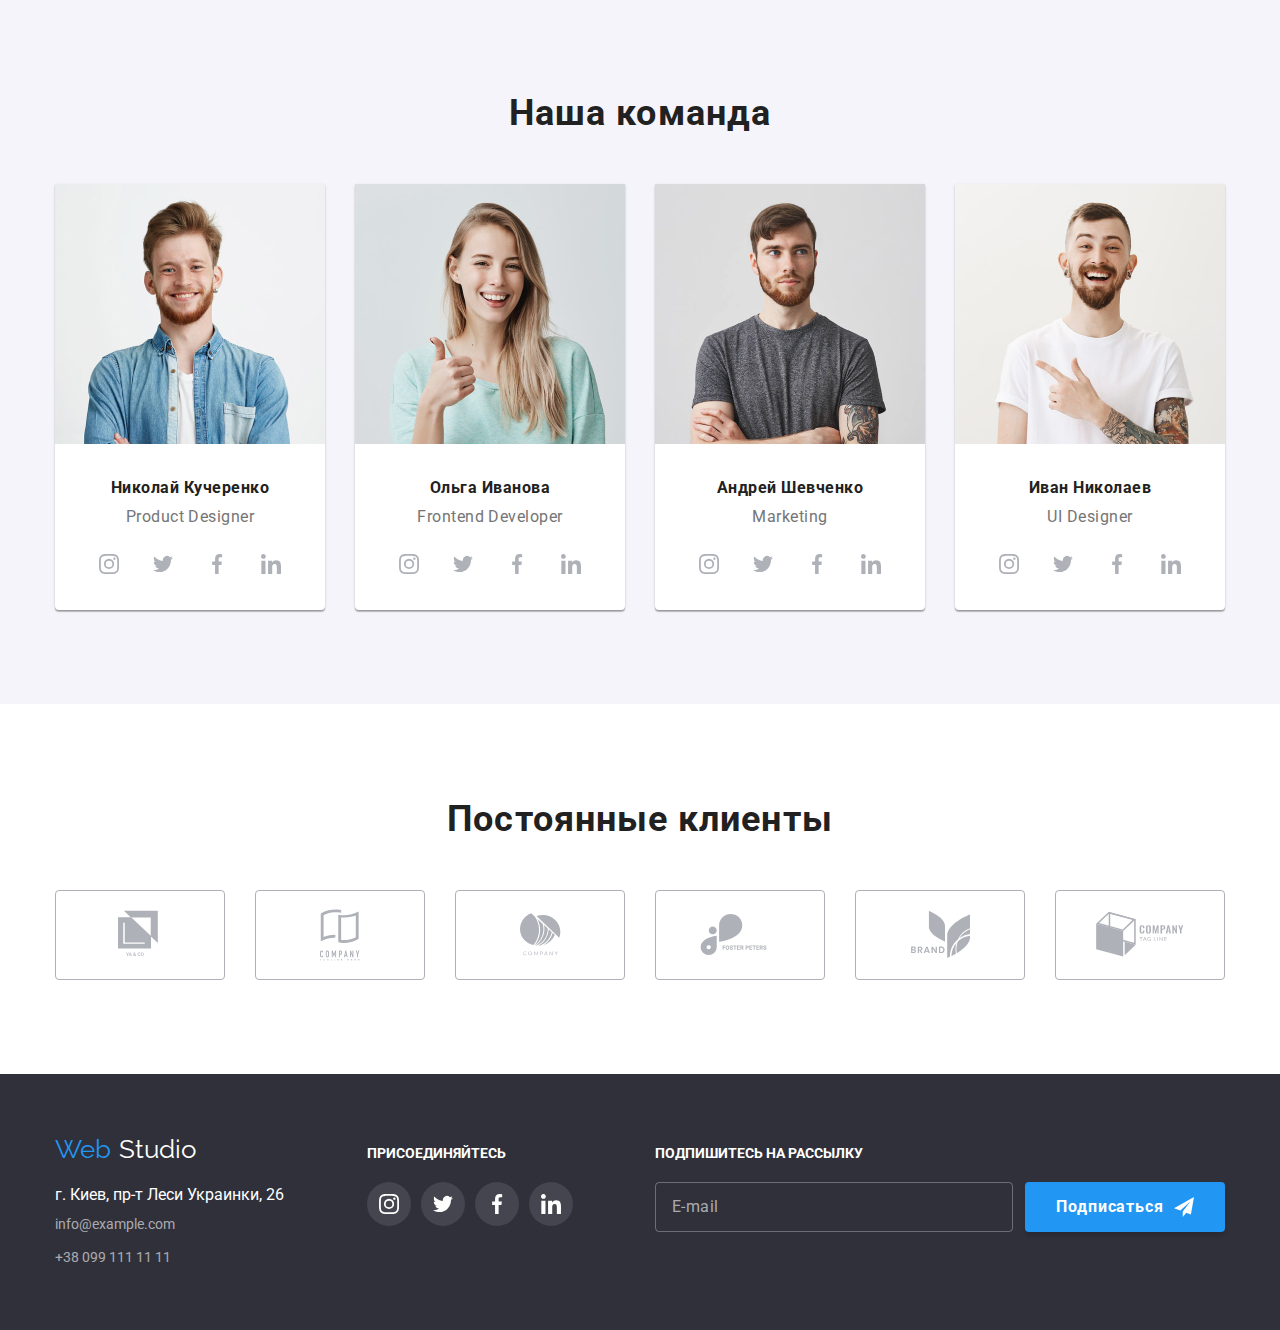
==== commit 10720c3e: "Добавляет разметку формы" ====
--- a/index.html
+++ b/index.html
@@ -438,7 +438,7 @@
           </address>
         </div>
         <div class="footer-social-links">
-          <b class="join">присоединяйтесь</b>
+          <h2 class="join">присоединяйтесь</h2>
           <ul class="social-list-link">
             <li class="social-links">
               <a
@@ -475,20 +475,62 @@
           </ul>
         </div>
         <div>
-          <b class="join">Подпишитесь на рассылку</b>
-          <!-- <div class="subcribe">
-            <form class="forma-submit" action="#">
+          <h2 class="join">Подпишитесь на рассылку</h2>
+          <form class="footer-form">
+            <div class="footer-form-input">
+              <input
+                type="email"
+                name="user-email"
+                id="user-email"
+                class="form-input"
+                placeholder="E-mail"
+              />
               <button type="submit" class="footer-button">
-                <b class="label">Подписаться</b>
+                <b class="name-btn">Подписаться</b>
                 <svg width="20" height="20" class="icon-submit">
                   <use href="./images/svg/sprite.svg#icon-submit"></use>
                 </svg>
-              </button> -->
-            </form>
-          </div>
+              </button>
+            </div>
+          </form>
         </div>
       </div>
     </footer>
+    <div class="backdrop">
+      <form class="modal-form">
+        <h2 class="modal-form-title">
+          Оставьте свои данные, мы вам перезвоним
+        </h2>
+        <div class="modal-form-input-wrapper">
+          <label for="user-name-form">Имя</label>
+          <input
+            type="text"
+            name="user-name"
+            id="user-name-form"
+            class="modal-form-input"
+          />
+        </div>
+        <div class="modal-form-input-wrapper">
+          <label for="user-tel-form">Телефон</label>
+          <input
+            type="tel"
+            name="user-tel"
+            id="user-tel-form"
+            class="modal-form-input"
+          />
+        </div>
+        <div class="modal-form-input-wrapper">
+          <label for="user-email-form">Почта</label>
+          <input
+            type="email"
+            name="user-email"
+            id="user-email-form"
+            class="modal-form-input"
+          />
+        </div>
+        <textarea name="" id="">Комментарий</textarea>
+      </form>
+    </div>
     <script src="./js/modal.js"></script>
   </body>
 </html>
--- a/css/styles.css
+++ b/css/styles.css
@@ -559,42 +559,48 @@
   background-color: rgba(255, 255, 255, 0.1);
 }
 /* Подписка */
-/* 
-.subcribe {
-  display: flex;
-  justify-content: center;
-  align-items: center;
-}
-
-.forma-submit {
+
+.footer-form {
+  display: flex;
+  justify-content: space-between;
+}
+
+.footer-form-input {
+  display: flex;
+}
+
+.form-input {
   margin-right: 12px;
   width: 358px;
   height: 50px;
 
+  padding-left: 16px;
+
+  font-size: 16px;
+  line-height: 1.25;
+  letter-spacing: 0.03em;
+  color: #ffffff;
+  background-color: transparent;
   border: 1px solid rgba(255, 255, 255, 0.3);
-  box-sizing: border-box;
-  box-shadow: 0px 4px 4px rgba(0, 0, 0, 0.15);
   border-radius: 4px;
 }
 
+.form-input:focus {
+  outline: none;
+}
+
+.form-input::placeholder {
+  font-size: 16px;
+  line-height: 1.25;
+  letter-spacing: 0.03em;
+  color: rgba(255, 255, 255, 0.6);
+}
+
 .footer-button {
   display: flex;
   justify-content: center;
   align-items: center;
-}
-
-.label {
-  margin-right: 10px;
-  font-size: 16px;
-  line-height: 30px;
-  font-size: 16px;
-  line-height: 1.88;
-  letter-spacing: 0.06em;
-
-  color: #ffffff;
-}
-
-.footer-button {
+
   padding: 0;
   border: none;
   width: 200px;
@@ -603,7 +609,18 @@
   background: #2196f3;
   box-shadow: 0px 4px 4px rgba(0, 0, 0, 0.15);
   border-radius: 4px;
-} */
+}
+
+.name-btn {
+  margin-right: 10px;
+  font-size: 16px;
+  line-height: 30px;
+  font-size: 16px;
+  line-height: 1.88;
+  letter-spacing: 0.06em;
+
+  color: #ffffff;
+}
 
 /* Кнопка регистрации */
 
@@ -612,10 +629,6 @@
 }
 
 /*===== Портфолио Меню ======*/
-
-/* .portfolio {
-  border-bottom: 1px solid #ececec;
-} */
 
 .portfolio {
   position: relative;
@@ -814,6 +827,61 @@
 .examples-link:focus .examples-text {
   /* opacity: 1; */
   transform: translateY(0);
+}
+
+/* Модальное окно */
+
+.backdrop {
+  position: fixed;
+  left: 0;
+  top: 0;
+
+  display: flex;
+  justify-content: center;
+  align-items: center;
+
+  width: 100%;
+  height: 100%;
+
+  background-color: rgba(0, 0, 0, 0.2);
+}
+
+.modal-form {
+  display: inline-block;
+
+  width: 528px;
+
+  padding-top: 40px;
+  padding-right: 40px;
+  padding-bottom: 40px;
+  padding-left: 40px;
+
+  background-color: #ffffff;
+  box-shadow: 0px 1px 3px rgba(0, 0, 0, 0.12), 0px 1px 1px rgba(0, 0, 0, 0.14),
+    0px 2px 1px rgba(0, 0, 0, 0.2);
+  border-radius: 4px;
+}
+
+.modal-form-title {
+  text-align: center;
+  margin-bottom: 12px;
+
+  font-weight: bold;
+  font-size: 20px;
+  line-height: 1.15;
+  letter-spacing: 0.03em;
+}
+
+.modal-form-input {
+  width: 448px;
+  height: 40px;
+
+  border: 1px solid rgba(33, 33, 33, 0.2);
+  border-radius: 4px;
+}
+
+.modal-form-input-wrapper {
+  margin-bottom: 28px;
 }
 
 /* цвета логотипа #2196F3 / #000000 */
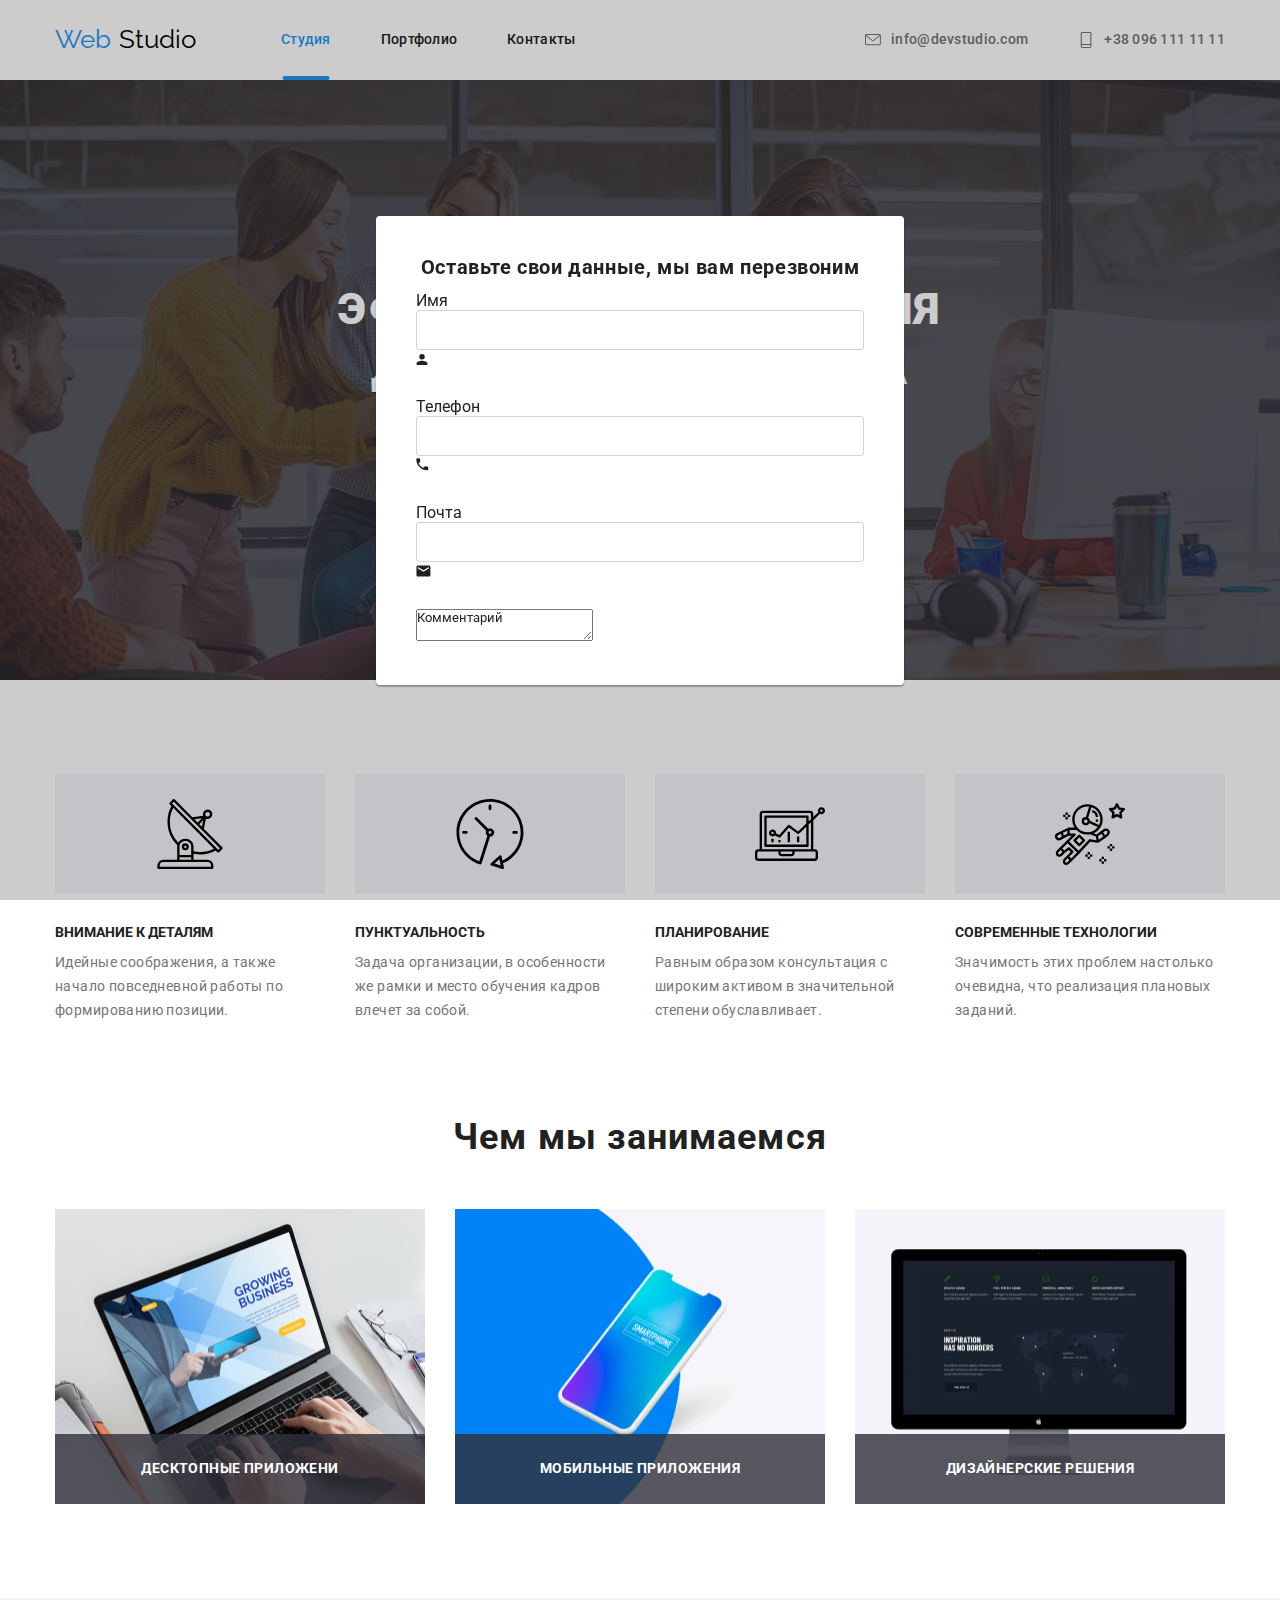
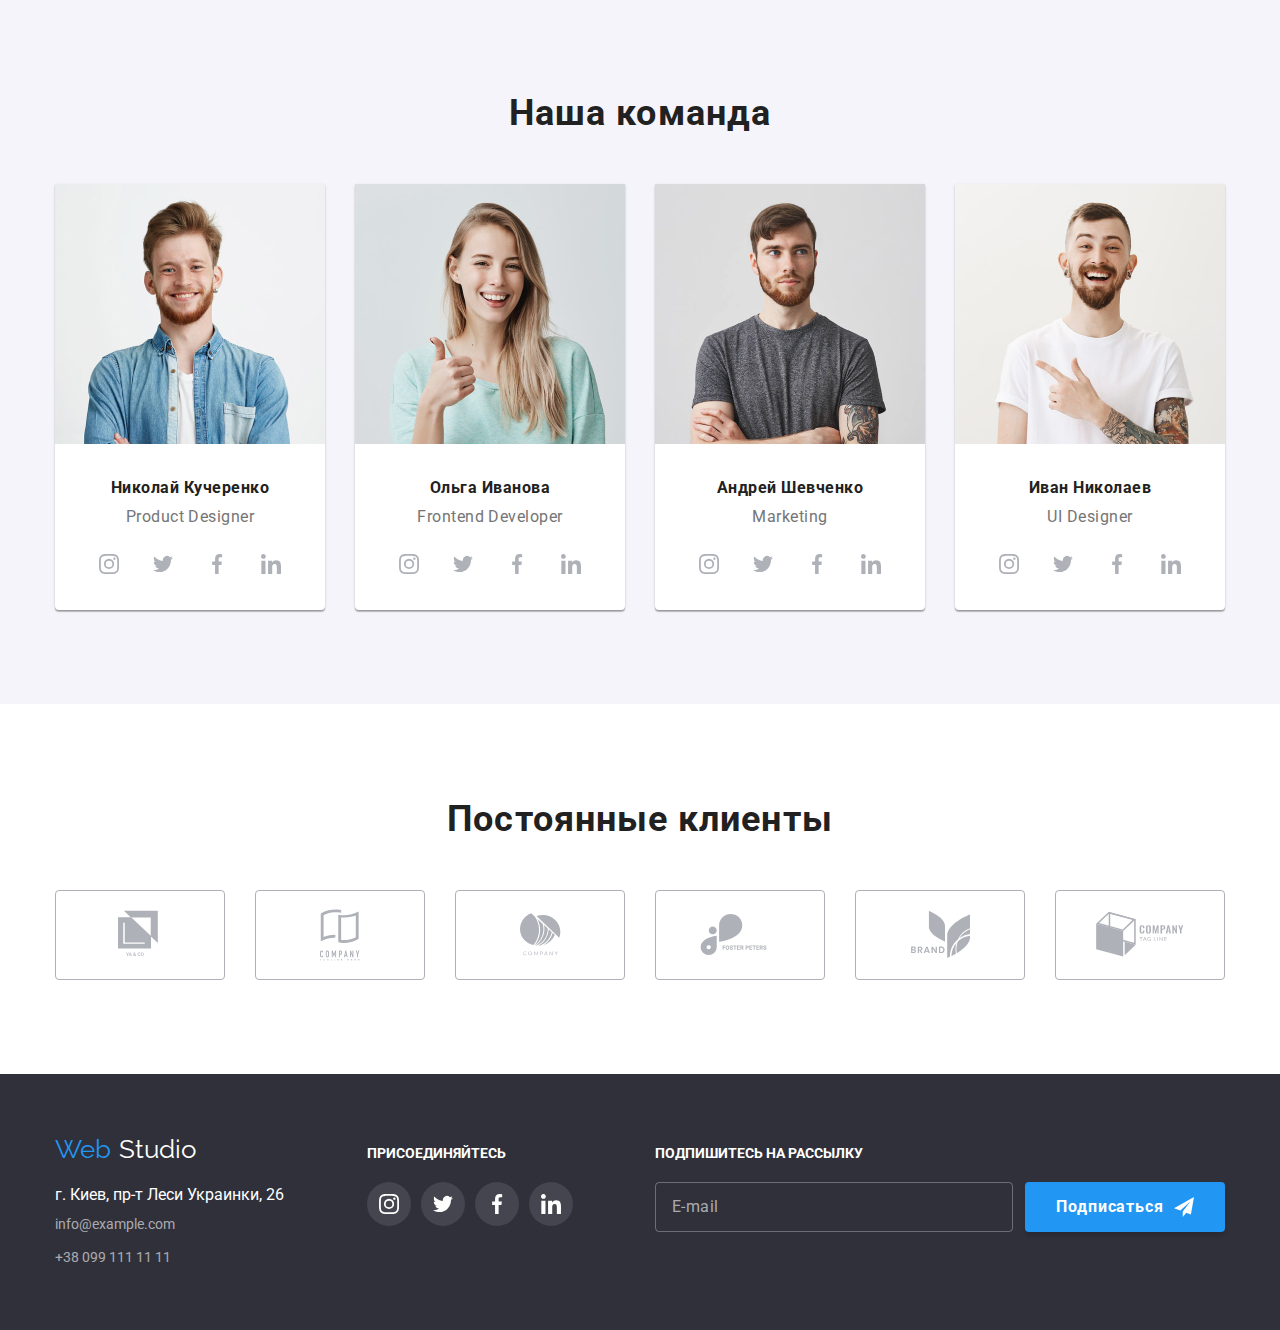
==== commit 34a363fa: "Добавляет иконки в спрайт. Добавляет иконки в форму." ====
--- a/index.html
+++ b/index.html
@@ -509,6 +509,9 @@
             id="user-name-form"
             class="modal-form-input"
           />
+          <svg width="12" height="10.97" class="icon-form">
+            <use href="./images/svg/sprite.svg#icon-user-form"></use>
+          </svg>
         </div>
         <div class="modal-form-input-wrapper">
           <label for="user-tel-form">Телефон</label>
@@ -518,6 +521,9 @@
             id="user-tel-form"
             class="modal-form-input"
           />
+          <svg width="13" height="13" class="icon-form">
+            <use href="./images/svg/sprite.svg#icon-phone-form"></use>
+          </svg>
         </div>
         <div class="modal-form-input-wrapper">
           <label for="user-email-form">Почта</label>
@@ -527,6 +533,9 @@
             id="user-email-form"
             class="modal-form-input"
           />
+          <svg width="15" height="12" class="icon-form">
+            <use href="./images/svg/sprite.svg#icon-letter-form"></use>
+          </svg>
         </div>
         <textarea name="" id="">Комментарий</textarea>
       </form>
--- a/css/styles.css
+++ b/css/styles.css
@@ -882,6 +882,12 @@
 
 .modal-form-input-wrapper {
   margin-bottom: 28px;
+}
+
+/* Иконки формы и ховеры */
+
+.icon-form {
+  fill: #212121;
 }
 
 /* цвета логотипа #2196F3 / #000000 */
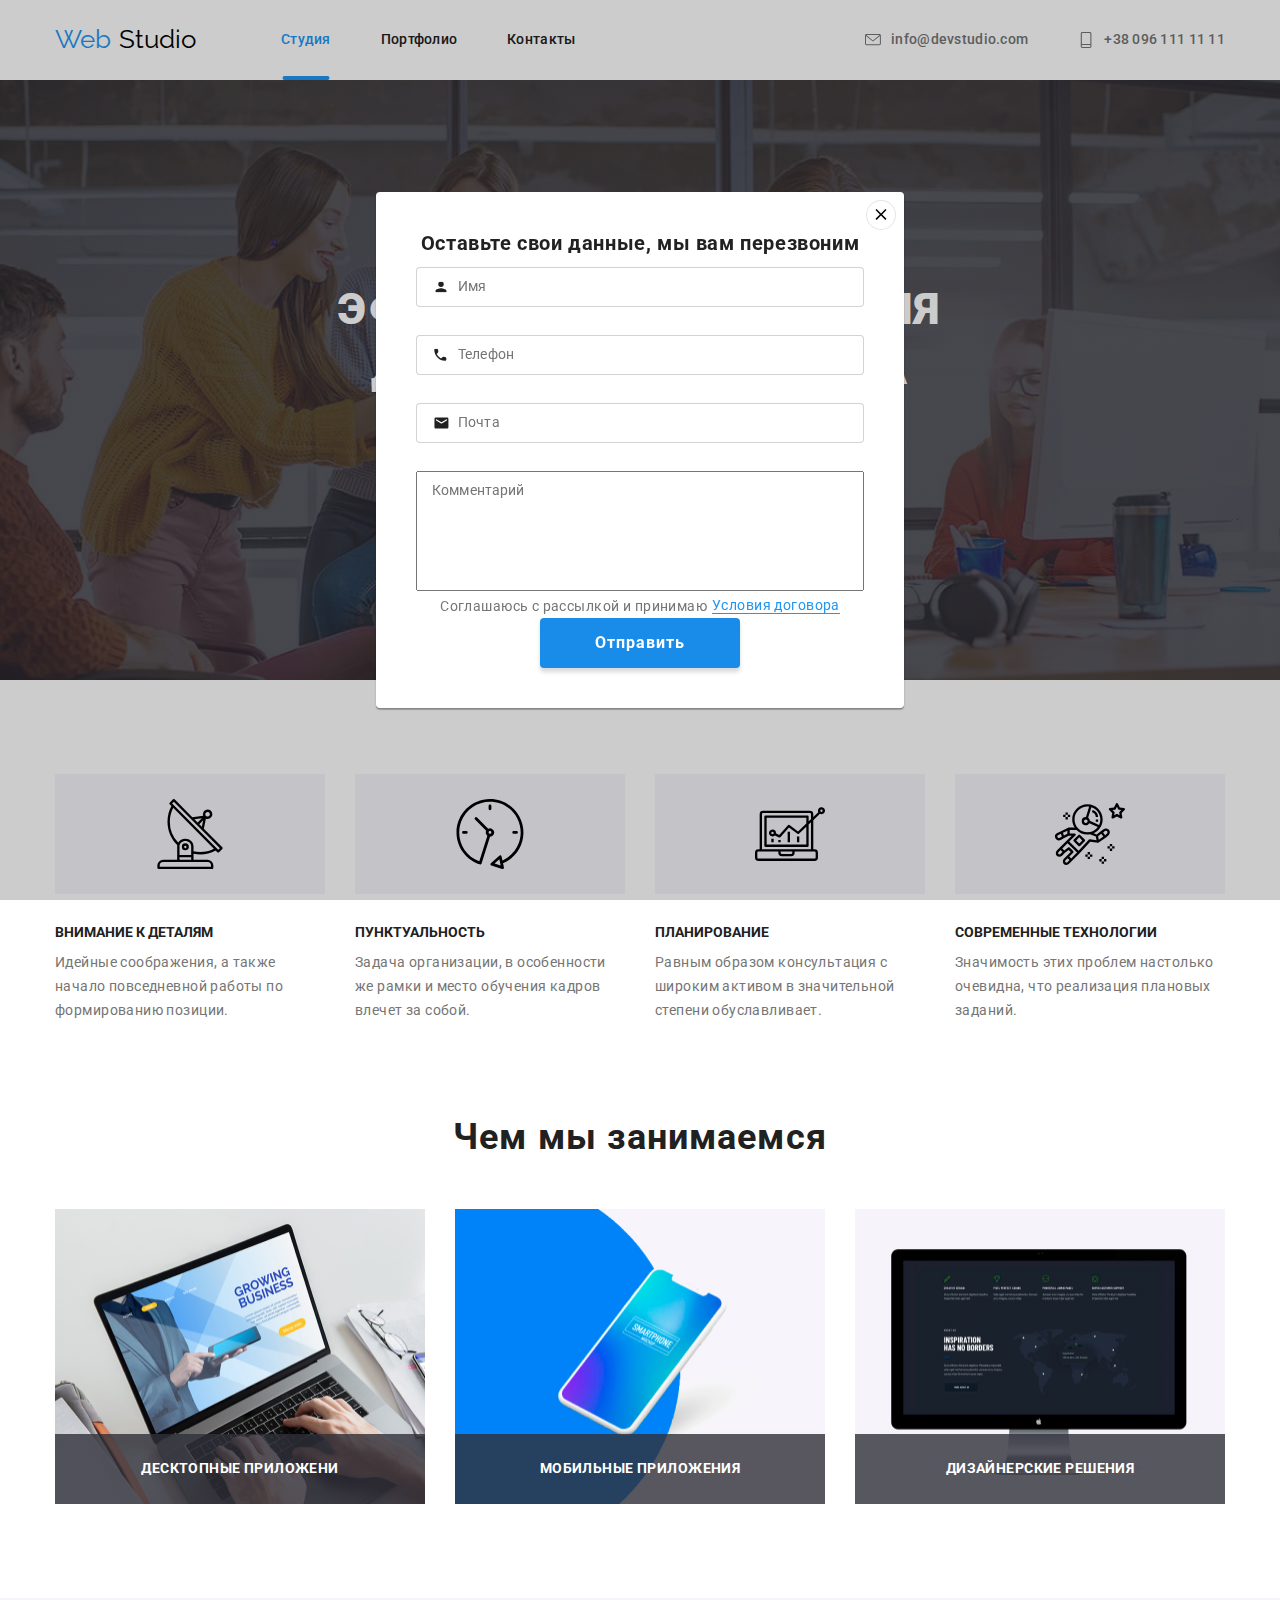
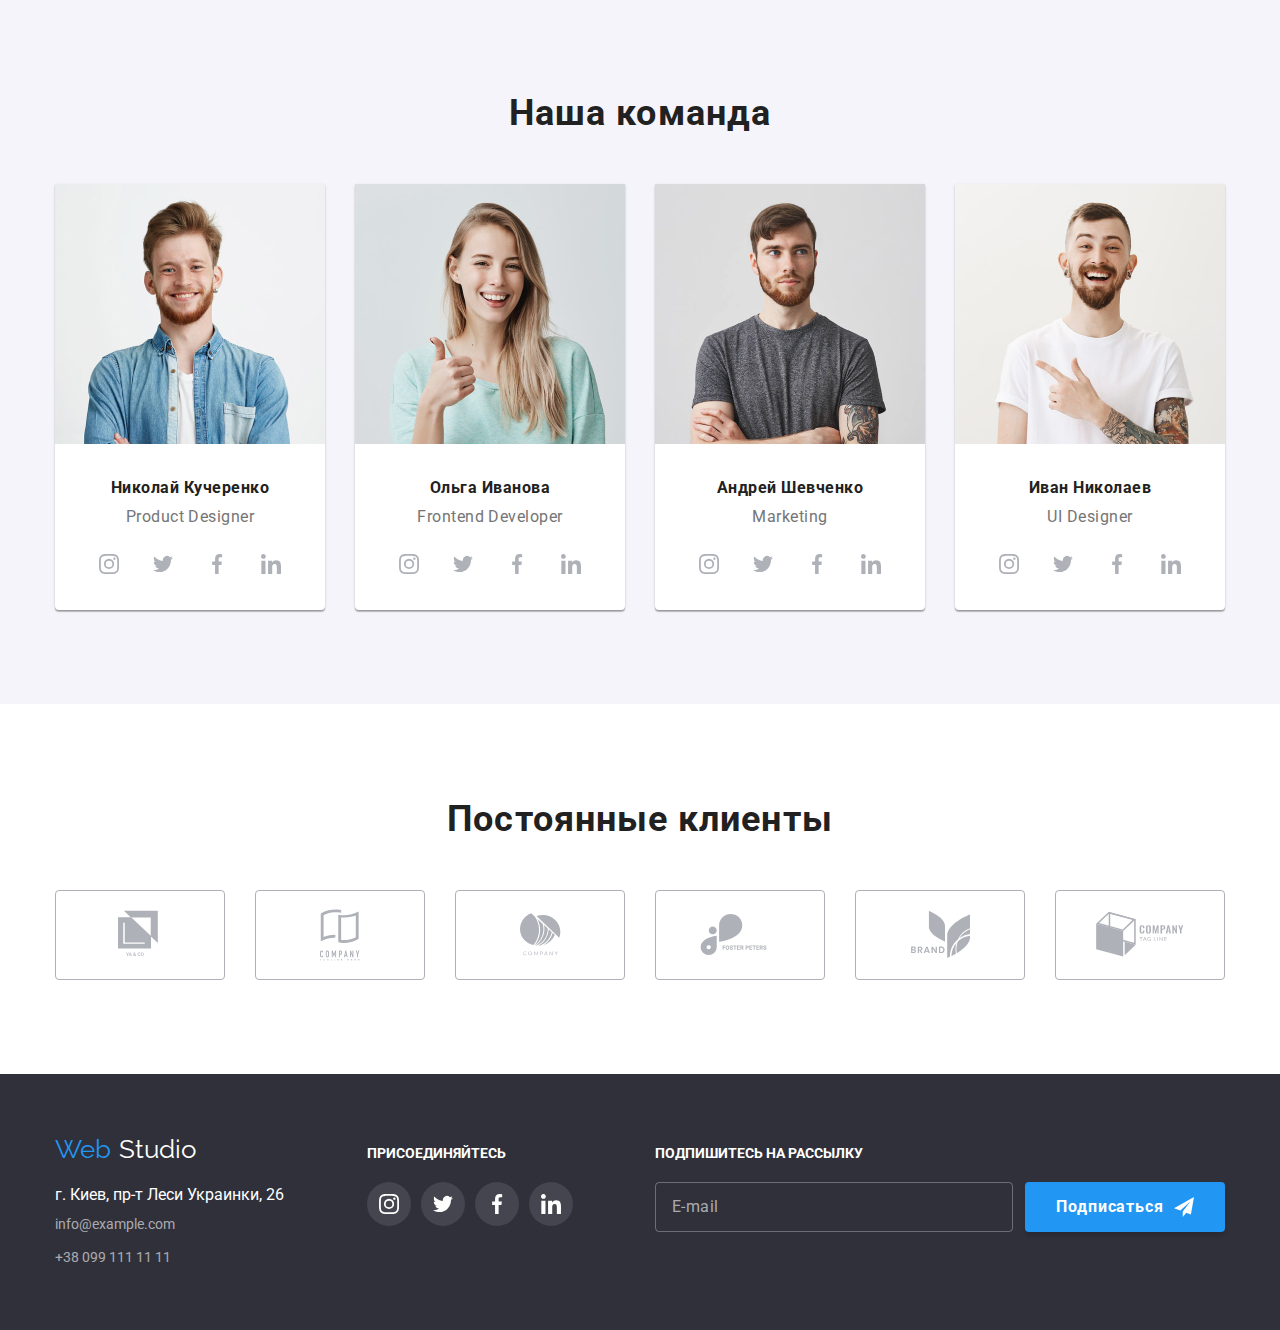
==== commit f7598621: "Добавляет стили в форму" ====
--- a/index.html
+++ b/index.html
@@ -498,46 +498,80 @@
     </footer>
     <div class="backdrop">
       <form class="modal-form">
+        <button type="button" class="button-close">
+          <svg width="12" height="10.97" class="icon-form-button-close">
+            <use href="./images/svg/sprite.svg#icon-close-form"></use>
+          </svg>
+        </button>
         <h2 class="modal-form-title">
           Оставьте свои данные, мы вам перезвоним
         </h2>
         <div class="modal-form-input-wrapper">
-          <label for="user-name-form">Имя</label>
+          <label for="user-name-form" class="modal-form-label">Имя</label>
           <input
             type="text"
             name="user-name"
             id="user-name-form"
             class="modal-form-input"
           />
-          <svg width="12" height="10.97" class="icon-form">
+          <svg width="12" height="10.97" class="icon-form-user">
             <use href="./images/svg/sprite.svg#icon-user-form"></use>
           </svg>
         </div>
         <div class="modal-form-input-wrapper">
-          <label for="user-tel-form">Телефон</label>
+          <label for="user-tel-form" class="modal-form-label">Телефон</label>
           <input
             type="tel"
             name="user-tel"
             id="user-tel-form"
             class="modal-form-input"
           />
-          <svg width="13" height="13" class="icon-form">
+          <svg width="13" height="13" class="icon-form-phone">
             <use href="./images/svg/sprite.svg#icon-phone-form"></use>
           </svg>
         </div>
         <div class="modal-form-input-wrapper">
-          <label for="user-email-form">Почта</label>
+          <label for="user-email-form" class="modal-form-label">Почта</label>
           <input
             type="email"
             name="user-email"
             id="user-email-form"
             class="modal-form-input"
           />
-          <svg width="15" height="12" class="icon-form">
+          <svg width="15" height="12" class="icon-form-letter">
             <use href="./images/svg/sprite.svg#icon-letter-form"></use>
           </svg>
         </div>
-        <textarea name="" id="">Комментарий</textarea>
+        <div class="modal-form-texterea">
+          <label for="textarea" class="modal-form-label-textarea"
+            >Комментарий</label
+          >
+          <textarea
+            name="modal-textarea"
+            id="textarea"
+            class="comment-modal-form"
+          ></textarea>
+        </div>
+        <div class="modal-form-option">
+          <label for="agreement-label">
+            <input
+              type="checkbox"
+              name="agreement"
+              id="agreement"
+              value="agreement"
+              class="agreement"
+            />
+            <span class="modal-form-checkbox-agreement"></span>
+            <span class="agreement-policy-form"
+              >Соглашаюсь с рассылкой и принимаю<a
+                href=""
+                class="agreement-policy link"
+                >Условия договора</a
+              >
+            </span>
+          </label>
+        </div>
+        <button type="submit" class="form-button">Отправить</button>
       </form>
     </div>
     <script src="./js/modal.js"></script>
--- a/css/styles.css
+++ b/css/styles.css
@@ -768,13 +768,11 @@
 }
 
 .img-project {
-  /* position: relative; */
   display: block;
 }
 
 .examples-text {
   position: absolute;
-  /* opacity: 0; */
   display: inline-block;
   top: 0;
   left: 0;
@@ -803,8 +801,6 @@
   padding-left: 24px;
   padding-right: 24px;
 
-  /* overflow: hidden; */
-
   font-weight: bold;
   font-size: 18px;
   line-height: 2;
@@ -816,8 +812,6 @@
   padding-right: 24px;
   padding-bottom: 20px;
 
-  /* overflow: hidden; */
-
   font-size: 16px;
   line-height: 1.88;
   color: #757575;
@@ -825,7 +819,6 @@
 
 .examples-link:hover .examples-text,
 .examples-link:focus .examples-text {
-  /* opacity: 1; */
   transform: translateY(0);
 }
 
@@ -847,7 +840,13 @@
 }
 
 .modal-form {
+  position: relative;
+
   display: inline-block;
+  text-align: center;
+
+  top: 0;
+  left: 0;
 
   width: 528px;
 
@@ -862,6 +861,25 @@
   border-radius: 4px;
 }
 
+.button-close {
+  position: absolute;
+
+  display: flex;
+  justify-content: center;
+  align-items: center;
+
+  top: 8px;
+  right: 8px;
+
+  width: 30px;
+  height: 30px;
+  border-radius: 50%;
+  background-color: #ffffff;
+  border: 1px solid rgba(0, 0, 0, 0.1);
+
+  cursor: pointer;
+}
+
 .modal-form-title {
   text-align: center;
   margin-bottom: 12px;
@@ -876,18 +894,149 @@
   width: 448px;
   height: 40px;
 
+  padding-top: 11px;
+  padding-right: 42px;
+  padding-bottom: 11px;
+  padding-left: 42px;
+
   border: 1px solid rgba(33, 33, 33, 0.2);
   border-radius: 4px;
+  cursor: pointer;
+}
+
+.modal-form-input:focus .modal-form-label {
+  top: 30px;
 }
 
 .modal-form-input-wrapper {
+  position: relative;
   margin-bottom: 28px;
 }
 
-/* Иконки формы и ховеры */
-
-.icon-form {
+.modal-form-label {
+  position: absolute;
+
+  top: 50%;
+  left: 42px;
+  transform: translateY(-50%);
+
+  font-size: 14px;
+  line-height: 1.14;
+  letter-spacing: 0.01em;
+  color: #757575;
+}
+
+.modal-form-texterea {
+  position: relative;
+}
+
+.modal-form-label-textarea {
+  position: absolute;
+
+  top: 12px;
+  left: 16px;
+
+  font-size: 14px;
+  line-height: 1.14;
+  letter-spacing: 0.01em;
+  color: #757575;
+}
+
+.comment-modal-form {
+  width: 448px;
+  height: 120px;
+
+  padding-top: 12px;
+  padding-right: 16px;
+  padding-bottom: 12px;
+  padding-left: 16px;
+
+  resize: none;
+}
+
+.icon-form-user,
+.icon-form-letter,
+.icon-form-phone {
+  position: absolute;
+
   fill: #212121;
+}
+
+.icon-form-user {
+  top: 50%;
+  left: 19px;
+  transform: translateY(-50%);
+}
+
+.icon-form-phone {
+  top: 50%;
+  left: 18.27px;
+  transform: translateY(-50%);
+}
+
+.icon-form-letter {
+  top: 50%;
+  left: 17.5px;
+  transform: translateY(-50%);
+}
+
+.agreement-label {
+  display: inline-block;
+}
+
+.agreement {
+  position: absolute;
+  width: 1px;
+  height: 1px;
+  margin: -1px;
+  border: 0;
+  padding: 0;
+  clip: rect(0 0 0 0);
+  overflow: hidden;
+}
+
+.agreement-policy-form {
+  display: flex;
+  justify-content: center;
+  align-items: center;
+
+  font-size: 14px;
+  line-height: 1.71;
+  letter-spacing: 0.03em;
+  color: #757575;
+  cursor: pointer;
+}
+
+.agreement-policy {
+  display: inline-block;
+  vertical-align: baseline;
+  border-bottom: 1px solid #2196f3;
+
+  margin-left: 5px;
+
+  font-size: 14px;
+  line-height: 0.95;
+  letter-spacing: 0.03em;
+  color: #2196f3;
+
+  cursor: pointer;
+}
+
+.form-button {
+  width: 200px;
+  height: 50px;
+
+  border: none;
+  background-color: #188ce8;
+  box-shadow: 0px 4px 4px rgba(0, 0, 0, 0.15);
+  border-radius: 4px;
+
+  font-weight: bold;
+  font-size: 16px;
+  line-height: 1.88;
+  letter-spacing: 0.06em;
+  color: #ffffff;
+  cursor: pointer;
 }
 
 /* цвета логотипа #2196F3 / #000000 */
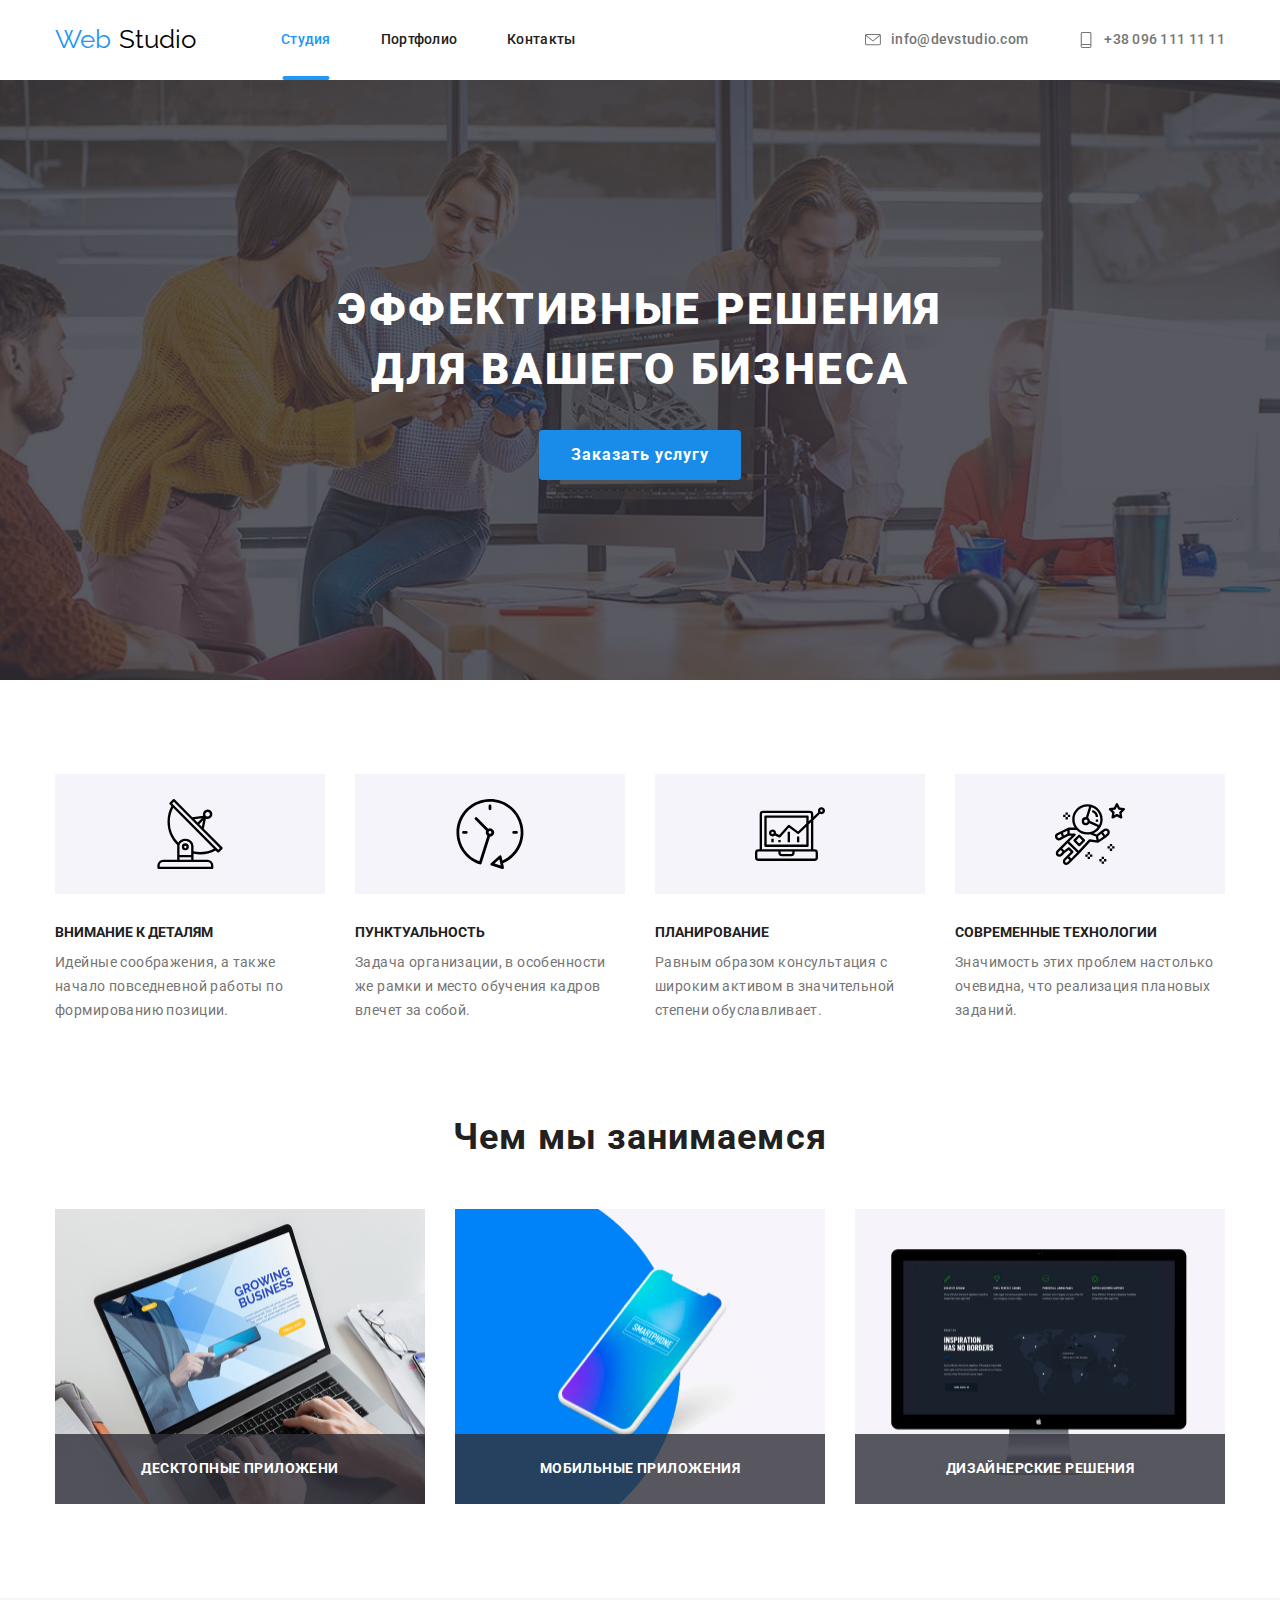
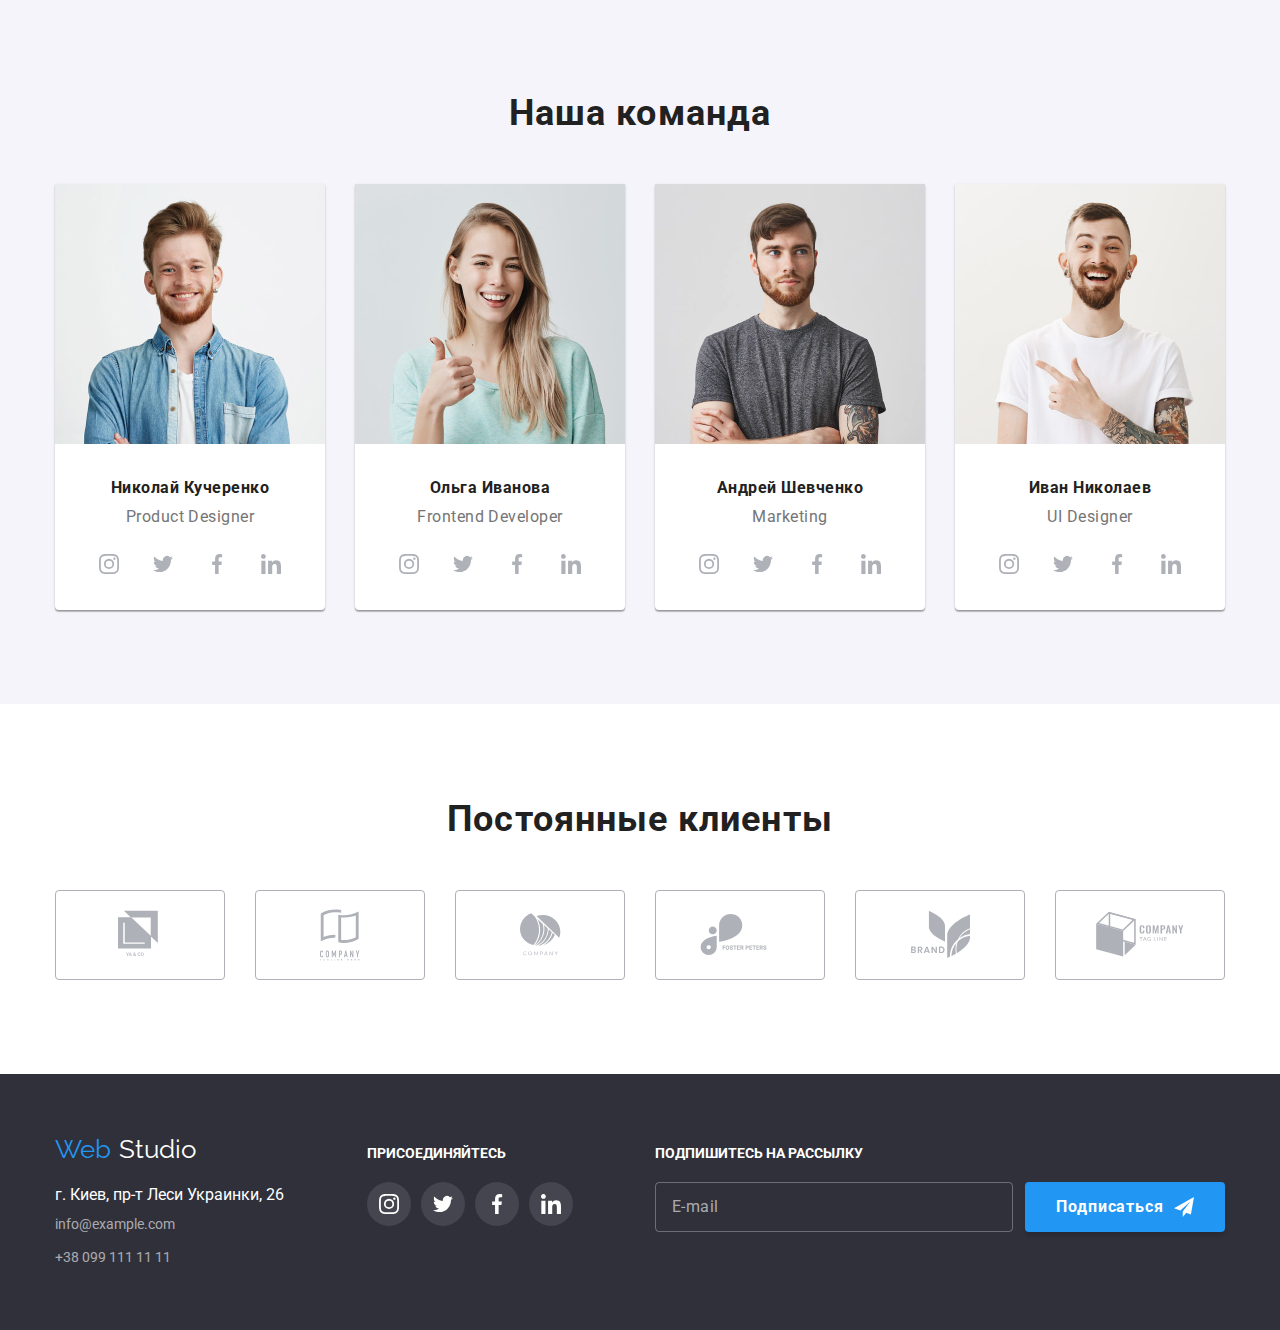
==== commit 7577c27c: "Добавляет стили в футер Портфолио. Добавляет стили в модалку" ====
--- a/index.html
+++ b/index.html
@@ -64,7 +64,9 @@
             Эффективные решения <br />
             для вашего бизнеса
           </h1>
-          <button class="hero-button">Заказать услугу</button>
+          <button data-modal-open type="button" class="hero-button">
+            Заказать услугу
+          </button>
         </div>
       </section>
       <!-- О нас -->
@@ -496,9 +498,9 @@
         </div>
       </div>
     </footer>
-    <div class="backdrop">
+    <div data-modal class="backdrop is-hidden">
       <form class="modal-form">
-        <button type="button" class="button-close">
+        <button data-modal-close type="button" class="button-close">
           <svg width="12" height="10.97" class="icon-form-button-close">
             <use href="./images/svg/sprite.svg#icon-close-form"></use>
           </svg>
@@ -507,61 +509,73 @@
           Оставьте свои данные, мы вам перезвоним
         </h2>
         <div class="modal-form-input-wrapper">
-          <label for="user-name-form" class="modal-form-label">Имя</label>
           <input
             type="text"
             name="user-name"
             id="user-name-form"
             class="modal-form-input"
+            placeholder=" "
+            required
           />
-          <svg width="12" height="10.97" class="icon-form-user">
+          <label for="user-name-form" class="modal-form-label">Имя</label>
+          <svg width="12" height="10.97" class="icon-form-user icon-form">
             <use href="./images/svg/sprite.svg#icon-user-form"></use>
           </svg>
         </div>
         <div class="modal-form-input-wrapper">
-          <label for="user-tel-form" class="modal-form-label">Телефон</label>
           <input
             type="tel"
             name="user-tel"
             id="user-tel-form"
             class="modal-form-input"
+            placeholder=" "
+            required
           />
-          <svg width="13" height="13" class="icon-form-phone">
+          <label for="user-tel-form" class="modal-form-label">Телефон</label>
+          <svg width="13" height="13" class="icon-form-phone icon-form">
             <use href="./images/svg/sprite.svg#icon-phone-form"></use>
           </svg>
         </div>
         <div class="modal-form-input-wrapper">
-          <label for="user-email-form" class="modal-form-label">Почта</label>
           <input
             type="email"
             name="user-email"
             id="user-email-form"
             class="modal-form-input"
+            placeholder=" "
+            required
           />
-          <svg width="15" height="12" class="icon-form-letter">
+          <label for="user-email-form" class="modal-form-label">Почта</label>
+          <svg width="15" height="12" class="icon-form-letter icon-form">
             <use href="./images/svg/sprite.svg#icon-letter-form"></use>
           </svg>
         </div>
         <div class="modal-form-texterea">
-          <label for="textarea" class="modal-form-label-textarea"
-            >Комментарий</label
-          >
           <textarea
             name="modal-textarea"
             id="textarea"
             class="comment-modal-form"
+            placeholder=" "
           ></textarea>
+          <label for="textarea" class="modal-form-label-textarea"
+            >Комментарий</label
+          >
         </div>
         <div class="modal-form-option">
-          <label for="agreement-label">
+          <label class="agreement-label" for="agreement">
             <input
               type="checkbox"
               name="agreement"
               id="agreement"
               value="agreement"
-              class="agreement"
+              class="modal-form-checkbox"
+              placeholder=" "
             />
-            <span class="modal-form-checkbox-agreement"></span>
+            <span class="modal-form-agreement">
+              <svg width="12" height="9" class="icon-check-mark">
+                <use href="./images/svg/sprite.svg#icon-check-mark"></use>
+              </svg>
+            </span>
             <span class="agreement-policy-form"
               >Соглашаюсь с рассылкой и принимаю<a
                 href=""
--- a/css/styles.css
+++ b/css/styles.css
@@ -822,7 +822,7 @@
   transform: translateY(0);
 }
 
-/* Модальное окно */
+/* ======== Модальное окно =========== */
 
 .backdrop {
   position: fixed;
@@ -839,6 +839,12 @@
   background-color: rgba(0, 0, 0, 0.2);
 }
 
+.is-hidden {
+  opacity: 0;
+  visibility: hidden;
+  pointer-events: none;
+}
+
 .modal-form {
   position: relative;
 
@@ -871,6 +877,7 @@
   top: 8px;
   right: 8px;
 
+  outline: none;
   width: 30px;
   height: 30px;
   border-radius: 50%;
@@ -880,9 +887,14 @@
   cursor: pointer;
 }
 
+.button-close:hover,
+.button-close:focus {
+  fill: #2196f3;
+}
+
 .modal-form-title {
   text-align: center;
-  margin-bottom: 12px;
+  margin-bottom: 30px;
 
   font-weight: bold;
   font-size: 20px;
@@ -890,6 +902,26 @@
   letter-spacing: 0.03em;
 }
 
+.modal-form-input-wrapper {
+  position: relative;
+  margin-bottom: 28px;
+  transition: 250ms cubic-bezier(0.4, 0, 0.2, 1);
+}
+
+.modal-form-label {
+  position: absolute;
+
+  top: 50%;
+  left: 42px;
+  transform: translateY(-50%);
+
+  transition: 250ms cubic-bezier(0.4, 0, 0.2, 1);
+  font-size: 14px;
+  line-height: 1.14;
+  letter-spacing: 0.01em;
+  color: #757575;
+}
+
 .modal-form-input {
   width: 448px;
   height: 40px;
@@ -899,47 +931,52 @@
   padding-bottom: 11px;
   padding-left: 42px;
 
+  transition: 250ms cubic-bezier(0.4, 0, 0.2, 1);
   border: 1px solid rgba(33, 33, 33, 0.2);
   border-radius: 4px;
-  cursor: pointer;
-}
-
-.modal-form-input:focus .modal-form-label {
-  top: 30px;
-}
-
-.modal-form-input-wrapper {
+  outline: none;
+  cursor: pointer;
+}
+
+.modal-form-input-wrapper:hover .modal-form-label,
+.modal-form-input-wrapper:hover .modal-form-label {
+  transform: translateY(-40px) translateX(-26px);
+  color: #2196f3;
+}
+
+.modal-form-input-wrapper:hover .modal-form-input,
+.modal-form-input-wrapper:hover .modal-form-input {
+  border: 1px solid #2196f3;
+}
+
+.modal-form-input-wrapper:hover .icon-form,
+.modal-form-input-wrapper:focus-within .icon-form {
+  fill: #2196f3;
+}
+
+.modal-form-texterea {
   position: relative;
-  margin-bottom: 28px;
-}
-
-.modal-form-label {
+  margin-bottom: 20px;
+}
+
+.modal-form-label-textarea {
   position: absolute;
 
-  top: 50%;
-  left: 42px;
-  transform: translateY(-50%);
-
+  top: 12px;
+  left: 16px;
+
+  transition: 250ms cubic-bezier(0.4, 0, 0.2, 1);
   font-size: 14px;
   line-height: 1.14;
   letter-spacing: 0.01em;
   color: #757575;
 }
 
-.modal-form-texterea {
-  position: relative;
-}
-
-.modal-form-label-textarea {
-  position: absolute;
-
-  top: 12px;
-  left: 16px;
-
-  font-size: 14px;
-  line-height: 1.14;
-  letter-spacing: 0.01em;
-  color: #757575;
+.comment-modal-form:focus + .modal-form-label-textarea,
+.comment-modal-form:hover + .modal-form-label-textarea,
+.comment-modal-form:not(:placeholder-shown) + .modal-form-label-textarea {
+  transform: translateY(-32px);
+  color: #2196f3;
 }
 
 .comment-modal-form {
@@ -951,15 +988,24 @@
   padding-bottom: 12px;
   padding-left: 16px;
 
+  transition: 250ms cubic-bezier(0.4, 0, 0.2, 1);
   resize: none;
-}
-
-.icon-form-user,
-.icon-form-letter,
-.icon-form-phone {
+  border: 1px solid rgba(33, 33, 33, 0.2);
+  border-radius: 4px;
+  outline: none;
+  cursor: pointer;
+}
+
+.comment-modal-form:focus,
+.comment-modal-form:hover {
+  border: 1px solid #2196f3;
+}
+
+.icon-form {
   position: absolute;
-
   fill: #212121;
+  cursor: pointer;
+  transition: 250ms cubic-bezier(0.4, 0, 0.2, 1);
 }
 
 .icon-form-user {
@@ -980,11 +1026,17 @@
   transform: translateY(-50%);
 }
 
+.modal-form-option {
+  margin-bottom: 30px;
+}
+
 .agreement-label {
-  display: inline-block;
-}
-
-.agreement {
+  display: flex;
+  justify-content: center;
+  align-items: center;
+}
+
+.modal-form-checkbox {
   position: absolute;
   width: 1px;
   height: 1px;
@@ -995,11 +1047,30 @@
   overflow: hidden;
 }
 
+.modal-form-checkbox:checked + .modal-form-agreement {
+  border: none;
+  background-color: #2196f3;
+}
+
+.modal-form-agreement {
+  display: flex;
+  justify-content: center;
+  align-items: center;
+
+  margin-right: 8.38px;
+
+  width: 16px;
+  height: 15px;
+  border: 1.7px solid #212121;
+  border-radius: 3px;
+  cursor: pointer;
+}
+
+.icon-check-mark {
+  fill: #ffffff;
+}
+
 .agreement-policy-form {
-  display: flex;
-  justify-content: center;
-  align-items: center;
-
   font-size: 14px;
   line-height: 1.71;
   letter-spacing: 0.03em;
